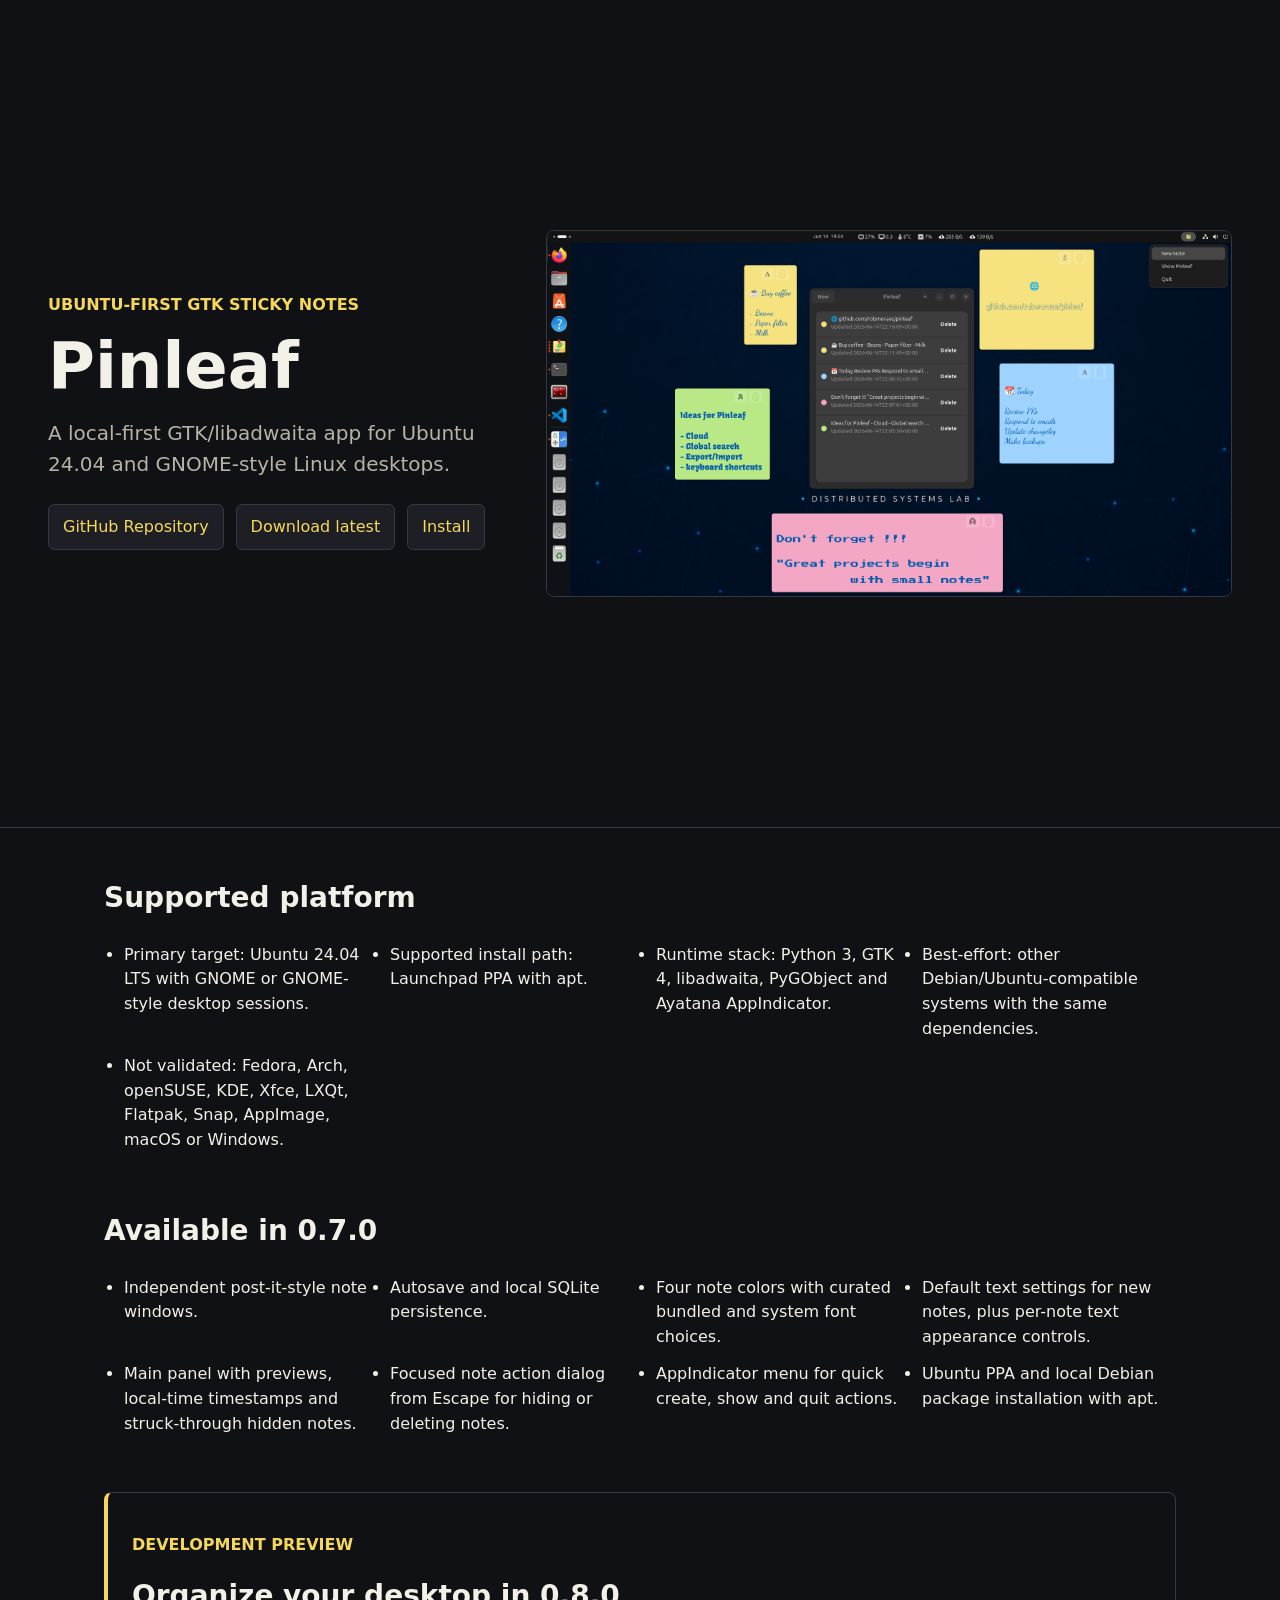
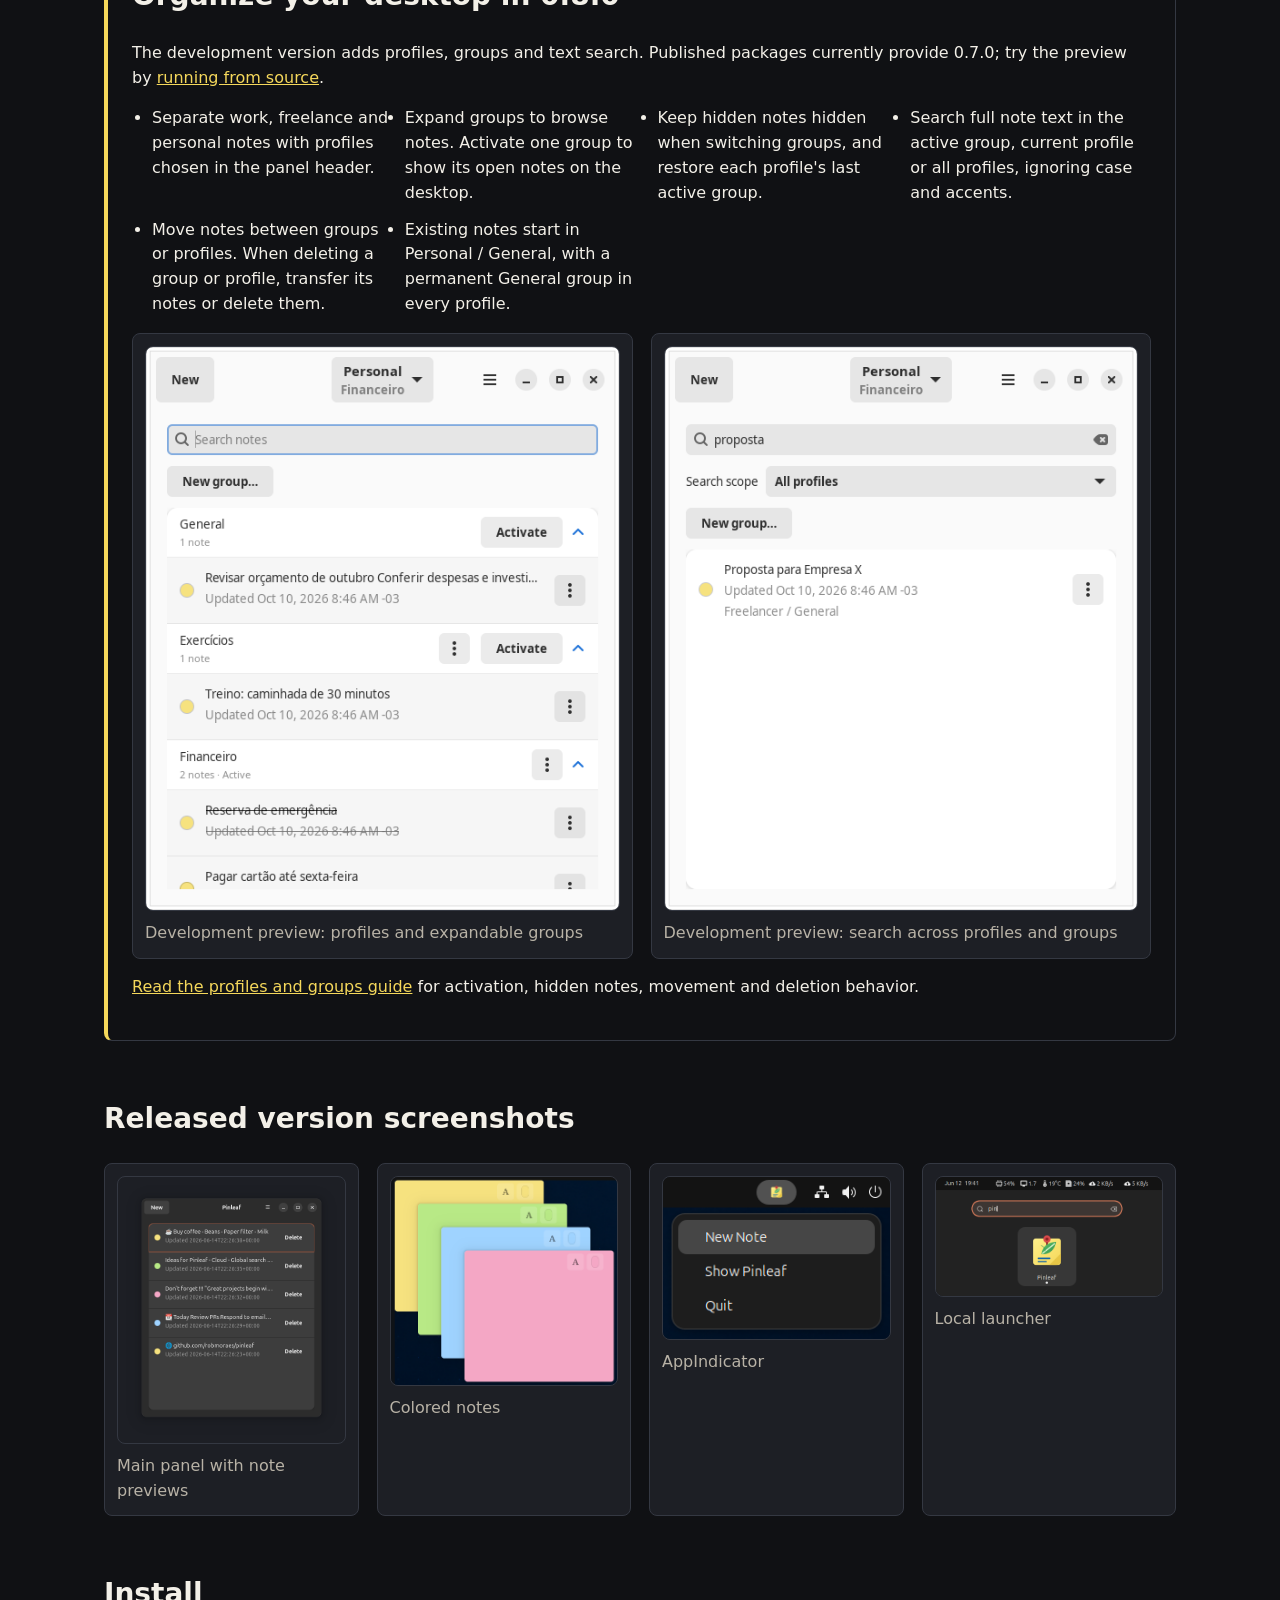
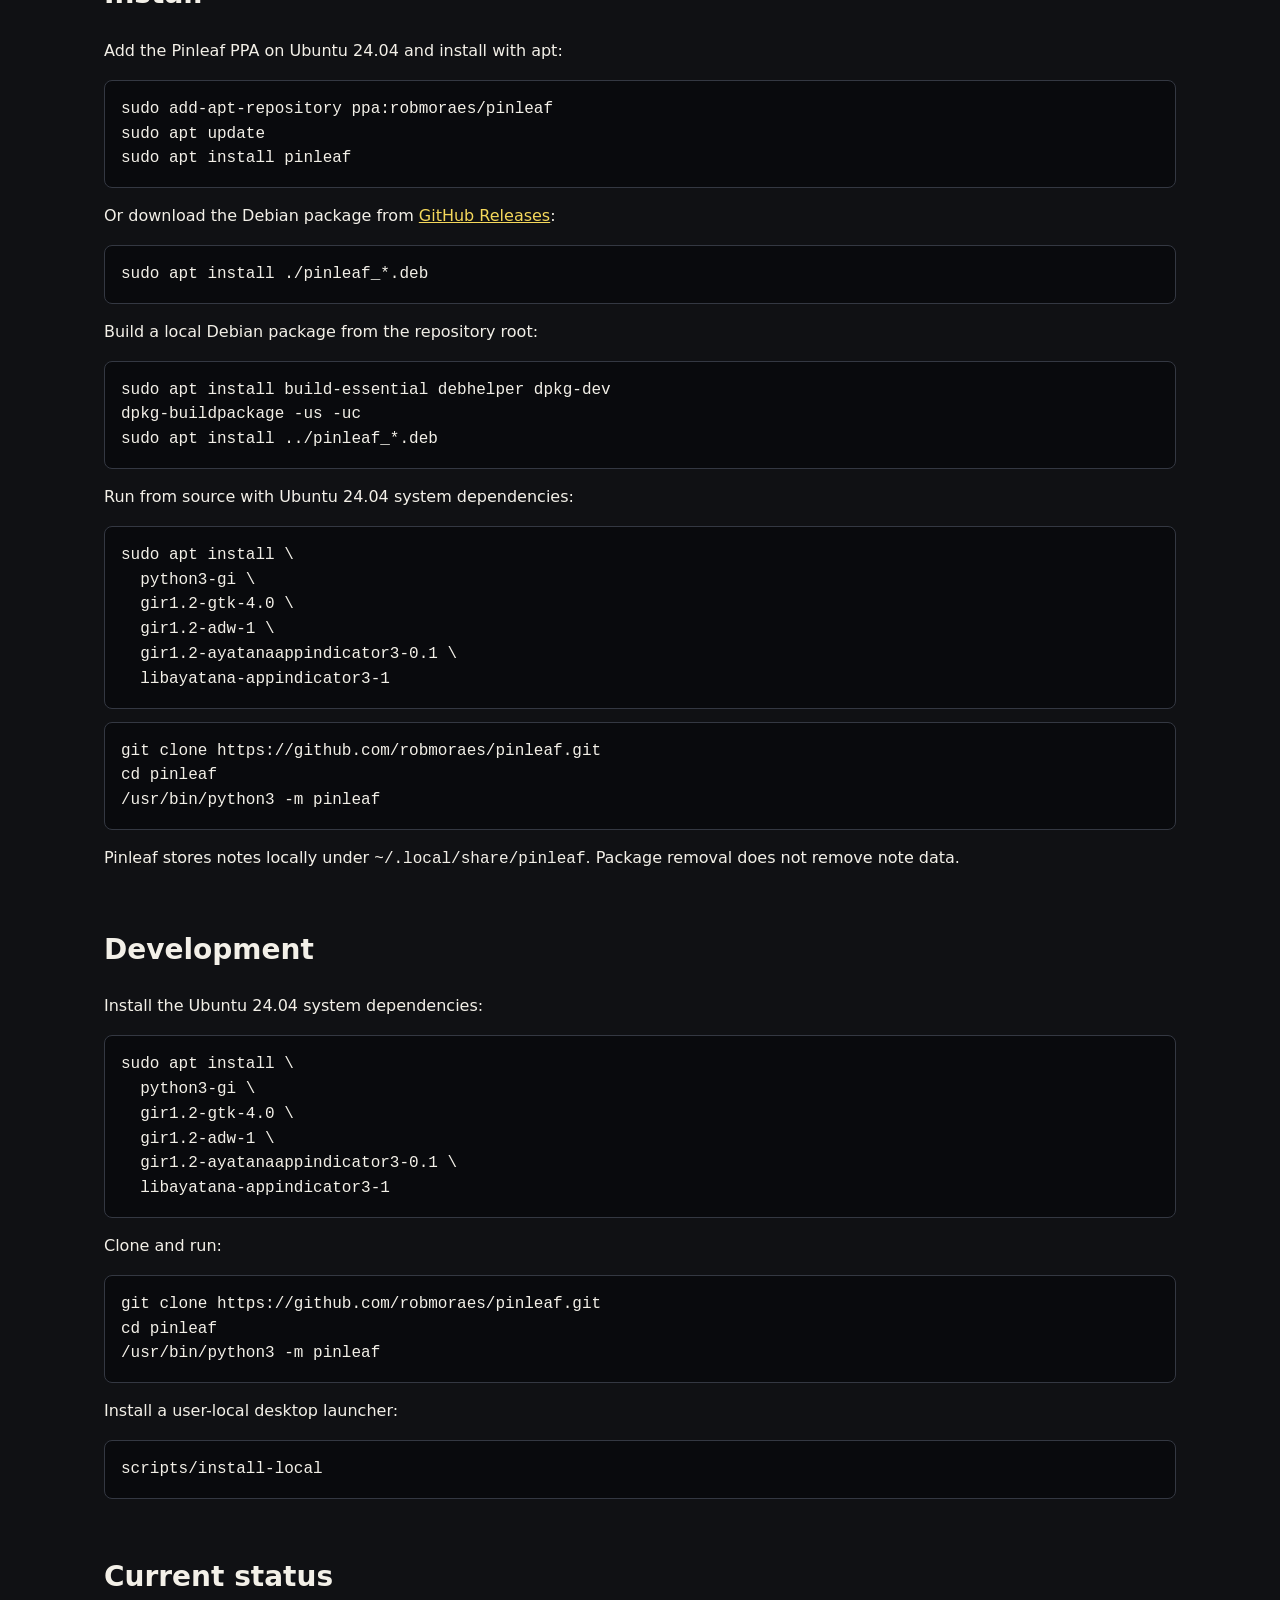
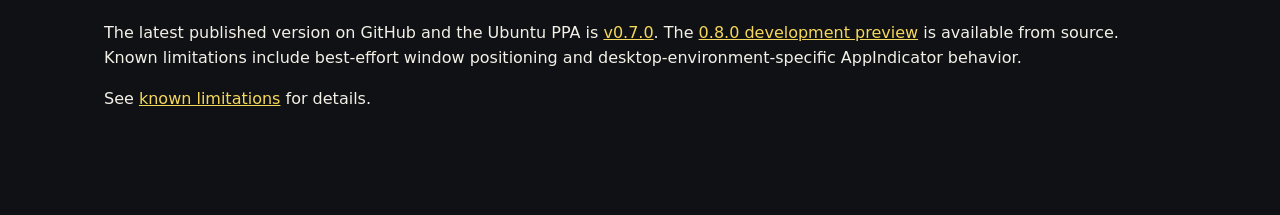
==== docs/site/index.html @ 22812721 "Update development preview and Launchpad maintainer docs" ====
<!doctype html>
<html lang="en">
  <head>
    <meta charset="utf-8">
    <meta name="viewport" content="width=device-width, initial-scale=1">
    <title>Pinleaf</title>
    <meta name="description" content="Pinleaf is a local-first desktop sticky notes app for Ubuntu-first, GNOME-style Linux desktops.">
    <link rel="stylesheet" href="styles.css">
  </head>
  <body>
    <header class="hero">
      <div class="hero-copy">
        <p class="eyebrow">Ubuntu-first GTK sticky notes</p>
        <h1>Pinleaf</h1>
        <p class="lead">
          A local-first GTK/libadwaita app for Ubuntu 24.04 and GNOME-style
          Linux desktops.
        </p>
        <div class="actions">
          <a href="https://github.com/robmoraes/pinleaf">GitHub Repository</a>
          <a href="https://github.com/robmoraes/pinleaf/releases/latest">Download latest</a>
          <a href="#install">Install</a>
        </div>
      </div>
      <img src="assets/screenshots/overview.png" alt="Pinleaf desktop with four colored notes, the main panel and the AppIndicator menu open.">
    </header>

    <main>
      <section>
        <h2>Supported platform</h2>
        <ul class="features">
          <li>Primary target: Ubuntu 24.04 LTS with GNOME or GNOME-style desktop sessions.</li>
          <li>Supported install path: Launchpad PPA with apt.</li>
          <li>Runtime stack: Python 3, GTK 4, libadwaita, PyGObject and Ayatana AppIndicator.</li>
          <li>Best-effort: other Debian/Ubuntu-compatible systems with the same dependencies.</li>
          <li>Not validated: Fedora, Arch, openSUSE, KDE, Xfce, LXQt, Flatpak, Snap, AppImage, macOS or Windows.</li>
        </ul>
      </section>

      <section>
        <h2>Available in 0.7.0</h2>
        <ul class="features">
          <li>Independent post-it-style note windows.</li>
          <li>Autosave and local SQLite persistence.</li>
          <li>Four note colors with curated bundled and system font choices.</li>
          <li>Default text settings for new notes, plus per-note text appearance controls.</li>
          <li>Main panel with previews, local-time timestamps and struck-through hidden notes.</li>
          <li>Focused note action dialog from Escape for hiding or deleting notes.</li>
          <li>AppIndicator menu for quick create, show and quit actions.</li>
          <li>Ubuntu PPA and local Debian package installation with apt.</li>
        </ul>
      </section>

      <section id="preview" class="development-preview">
        <p class="eyebrow">Development preview</p>
        <h2>Organize your desktop in 0.8.0</h2>
        <p>
          The development version adds profiles, groups and text search.
          Published packages currently provide 0.7.0; try the preview by
          <a href="#run">running from source</a>.
        </p>
        <ul class="features">
          <li>Separate work, freelance and personal notes with profiles chosen in the panel header.</li>
          <li>Expand groups to browse notes. Activate one group to show its open notes on the desktop.</li>
          <li>Keep hidden notes hidden when switching groups, and restore each profile's last active group.</li>
          <li>Search full note text in the active group, current profile or all profiles, ignoring case and accents.</li>
          <li>Move notes between groups or profiles. When deleting a group or profile, transfer its notes or delete them.</li>
          <li>Existing notes start in Personal / General, with a permanent General group in every profile.</li>
        </ul>
        <div class="gallery preview-gallery">
          <figure>
            <img src="assets/screenshots/preview-groups.png" width="520" height="620" loading="lazy" alt="Pinleaf 0.8.0 development panel with a Personal profile selector, expandable groups and an explicit Activate action.">
            <figcaption>Development preview: profiles and expandable groups</figcaption>
          </figure>
          <figure>
            <img src="assets/screenshots/preview-search.png" width="520" height="620" loading="lazy" alt="Pinleaf 0.8.0 development search across all profiles, with profile and group paths identifying each result.">
            <figcaption>Development preview: search across profiles and groups</figcaption>
          </figure>
        </div>
        <p>
          <a href="https://github.com/robmoraes/pinleaf/blob/main/README.md#profiles-and-groups">Read the profiles and groups guide</a>
          for activation, hidden notes, movement and deletion behavior.
        </p>
      </section>

      <section>
        <h2>Released version screenshots</h2>
        <div class="gallery">
          <figure>
            <img src="assets/screenshots/panel.png" alt="Pinleaf main panel listing notes with color indicators, previews and timestamps.">
            <figcaption>Main panel with note previews</figcaption>
          </figure>
          <figure>
            <img src="assets/screenshots/notes.png" alt="Four overlapping Pinleaf note windows in yellow, green, blue and pink.">
            <figcaption>Colored notes</figcaption>
          </figure>
          <figure>
            <img src="assets/screenshots/indicator.png" alt="Pinleaf AppIndicator menu with New Note, Show Pinleaf and Quit actions.">
            <figcaption>AppIndicator</figcaption>
          </figure>
          <figure>
            <img src="assets/screenshots/launcher.png" alt="Pinleaf appearing in Ubuntu application search.">
            <figcaption>Local launcher</figcaption>
          </figure>
        </div>
      </section>

      <section id="install">
        <h2>Install</h2>
        <p>
          Add the Pinleaf PPA on Ubuntu 24.04 and install with apt:
        </p>
        <pre><code>sudo add-apt-repository ppa:robmoraes/pinleaf
sudo apt update
sudo apt install pinleaf</code></pre>

        <p>
          Or download the Debian package from
          <a href="https://github.com/robmoraes/pinleaf/releases/latest">GitHub Releases</a>:
        </p>
        <pre><code>sudo apt install ./pinleaf_*.deb</code></pre>

        <p>Build a local Debian package from the repository root:</p>
        <pre><code>sudo apt install build-essential debhelper dpkg-dev
dpkg-buildpackage -us -uc
sudo apt install ../pinleaf_*.deb</code></pre>

        <p>Run from source with Ubuntu 24.04 system dependencies:</p>
        <pre><code>sudo apt install \
  python3-gi \
  gir1.2-gtk-4.0 \
  gir1.2-adw-1 \
  gir1.2-ayatanaappindicator3-0.1 \
  libayatana-appindicator3-1</code></pre>

        <pre><code>git clone https://github.com/robmoraes/pinleaf.git
cd pinleaf
/usr/bin/python3 -m pinleaf</code></pre>

        <p>Pinleaf stores notes locally under <code>~/.local/share/pinleaf</code>. Package removal does not remove note data.</p>
      </section>

      <section id="run">
        <h2>Development</h2>
        <p>Install the Ubuntu 24.04 system dependencies:</p>
        <pre><code>sudo apt install \
  python3-gi \
  gir1.2-gtk-4.0 \
  gir1.2-adw-1 \
  gir1.2-ayatanaappindicator3-0.1 \
  libayatana-appindicator3-1</code></pre>

        <p>Clone and run:</p>
        <pre><code>git clone https://github.com/robmoraes/pinleaf.git
cd pinleaf
/usr/bin/python3 -m pinleaf</code></pre>

        <p>Install a user-local desktop launcher:</p>
        <pre><code>scripts/install-local</code></pre>
      </section>

      <section>
        <h2>Current status</h2>
        <p>
          The latest published version on GitHub and the Ubuntu PPA is
          <a href="https://github.com/robmoraes/pinleaf/releases/tag/v0.7.0">v0.7.0</a>.
          The <a href="#preview">0.8.0 development preview</a> is available from source.
          Known limitations include
          best-effort window positioning and desktop-environment-specific
          AppIndicator behavior.
        </p>
        <p>
          See <a href="https://github.com/robmoraes/pinleaf/blob/main/docs/known-limitations.md">known limitations</a>
          for details.
        </p>
      </section>
    </main>
  </body>
</html>
---- docs/site/styles.css ----
:root {
  color-scheme: dark;
  --bg: #101114;
  --panel: #1d1f25;
  --text: #f3f0e8;
  --muted: #b8b2a6;
  --accent: #f5d85b;
  --line: #343842;
}

* {
  box-sizing: border-box;
}

body {
  margin: 0;
  background: var(--bg);
  color: var(--text);
  font-family: Ubuntu, system-ui, sans-serif;
  line-height: 1.55;
}

a {
  color: var(--accent);
}

.hero {
  display: grid;
  grid-template-columns: minmax(280px, 0.95fr) minmax(320px, 1.4fr);
  gap: 32px;
  align-items: center;
  min-height: 92vh;
  padding: 48px;
  border-bottom: 1px solid var(--line);
}

.hero img,
.gallery img {
  display: block;
  width: 100%;
  border-radius: 8px;
  border: 1px solid var(--line);
}

.eyebrow {
  color: var(--accent);
  font-weight: 700;
  text-transform: uppercase;
  letter-spacing: 0;
}

h1 {
  margin: 0;
  font-size: 64px;
  line-height: 1;
}

h2 {
  margin-top: 0;
  font-size: 28px;
}

.lead {
  max-width: 620px;
  color: var(--muted);
  font-size: 20px;
}

.actions {
  display: flex;
  flex-wrap: wrap;
  gap: 12px;
  margin-top: 24px;
}

.actions a {
  padding: 10px 14px;
  border: 1px solid var(--line);
  border-radius: 6px;
  background: var(--panel);
  text-decoration: none;
}

main {
  max-width: 1120px;
  margin: 0 auto;
  padding: 48px 24px;
}

section {
  margin-bottom: 56px;
}

.features {
  display: grid;
  grid-template-columns: repeat(auto-fit, minmax(min(100%, 240px), 1fr));
  gap: 12px;
  padding-left: 20px;
}

.gallery {
  display: grid;
  grid-template-columns: repeat(auto-fit, minmax(240px, 1fr));
  gap: 18px;
}

.development-preview {
  padding: 24px;
  border: 1px solid var(--line);
  border-left: 4px solid var(--accent);
  border-radius: 8px;
}

.preview-gallery {
  grid-template-columns: repeat(auto-fit, minmax(min(100%, 280px), 1fr));
}

.preview-gallery img {
  height: auto;
}

figure {
  margin: 0;
  padding: 12px;
  background: var(--panel);
  border: 1px solid var(--line);
  border-radius: 8px;
}

figcaption {
  margin-top: 10px;
  color: var(--muted);
}

pre {
  overflow-x: auto;
  padding: 16px;
  background: #090a0d;
  border: 1px solid var(--line);
  border-radius: 8px;
}

code {
  font-family: "Ubuntu Mono", monospace;
}

@media (max-width: 840px) {
  .hero {
    grid-template-columns: 1fr;
    min-height: auto;
    padding: 32px 20px;
  }

  h1 {
    font-size: 48px;
  }
}
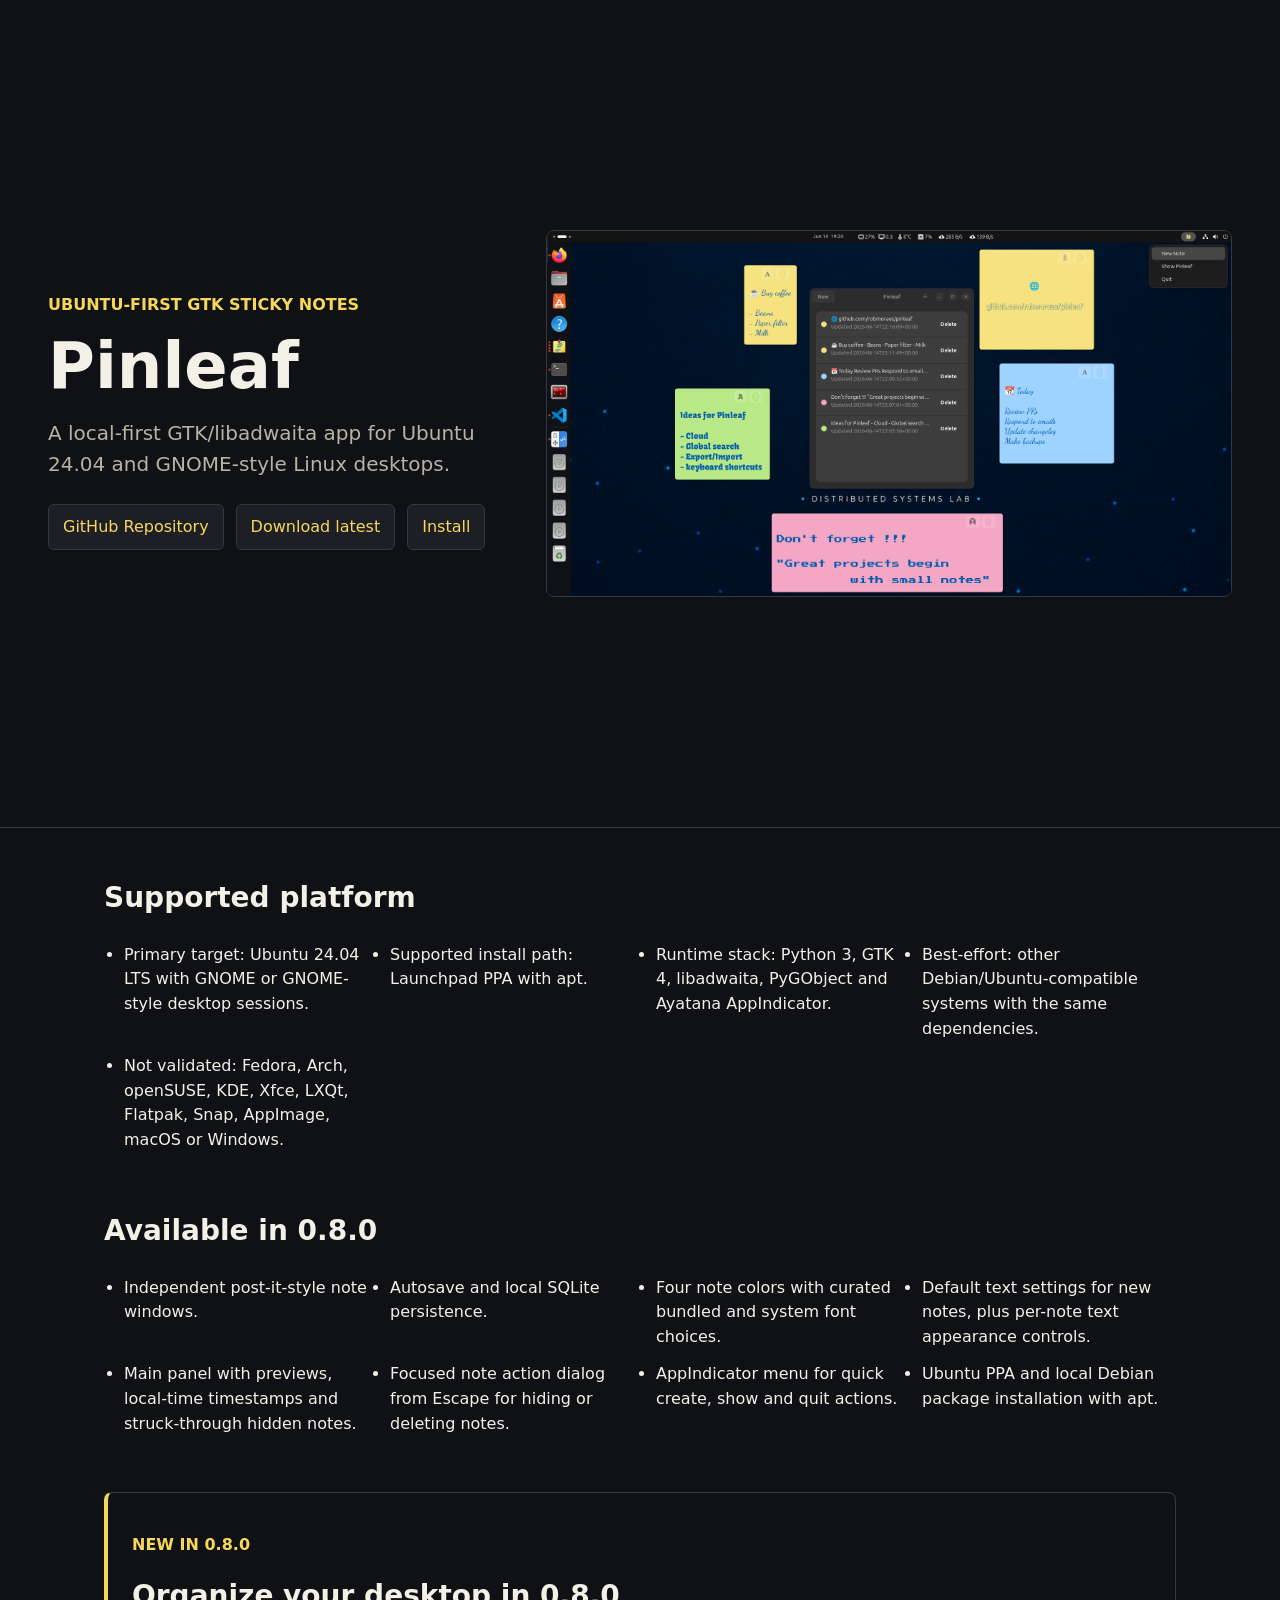
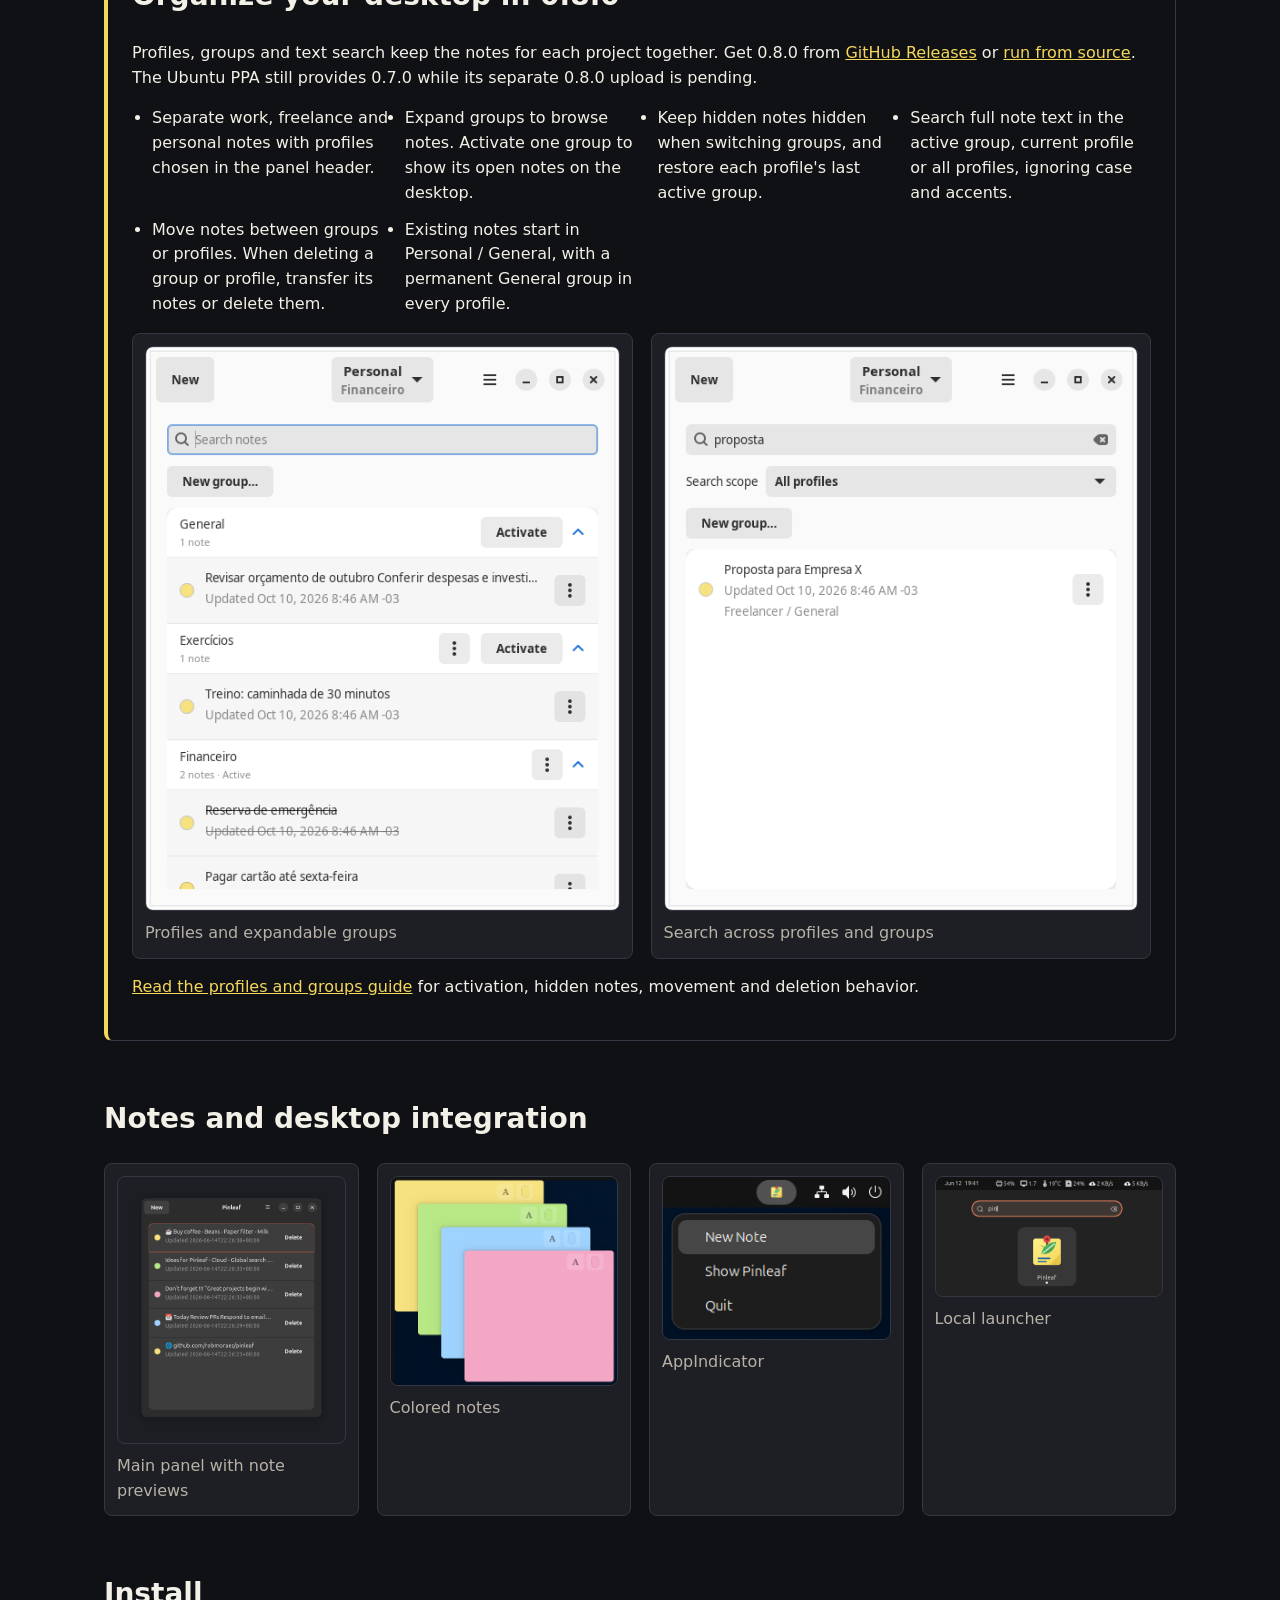
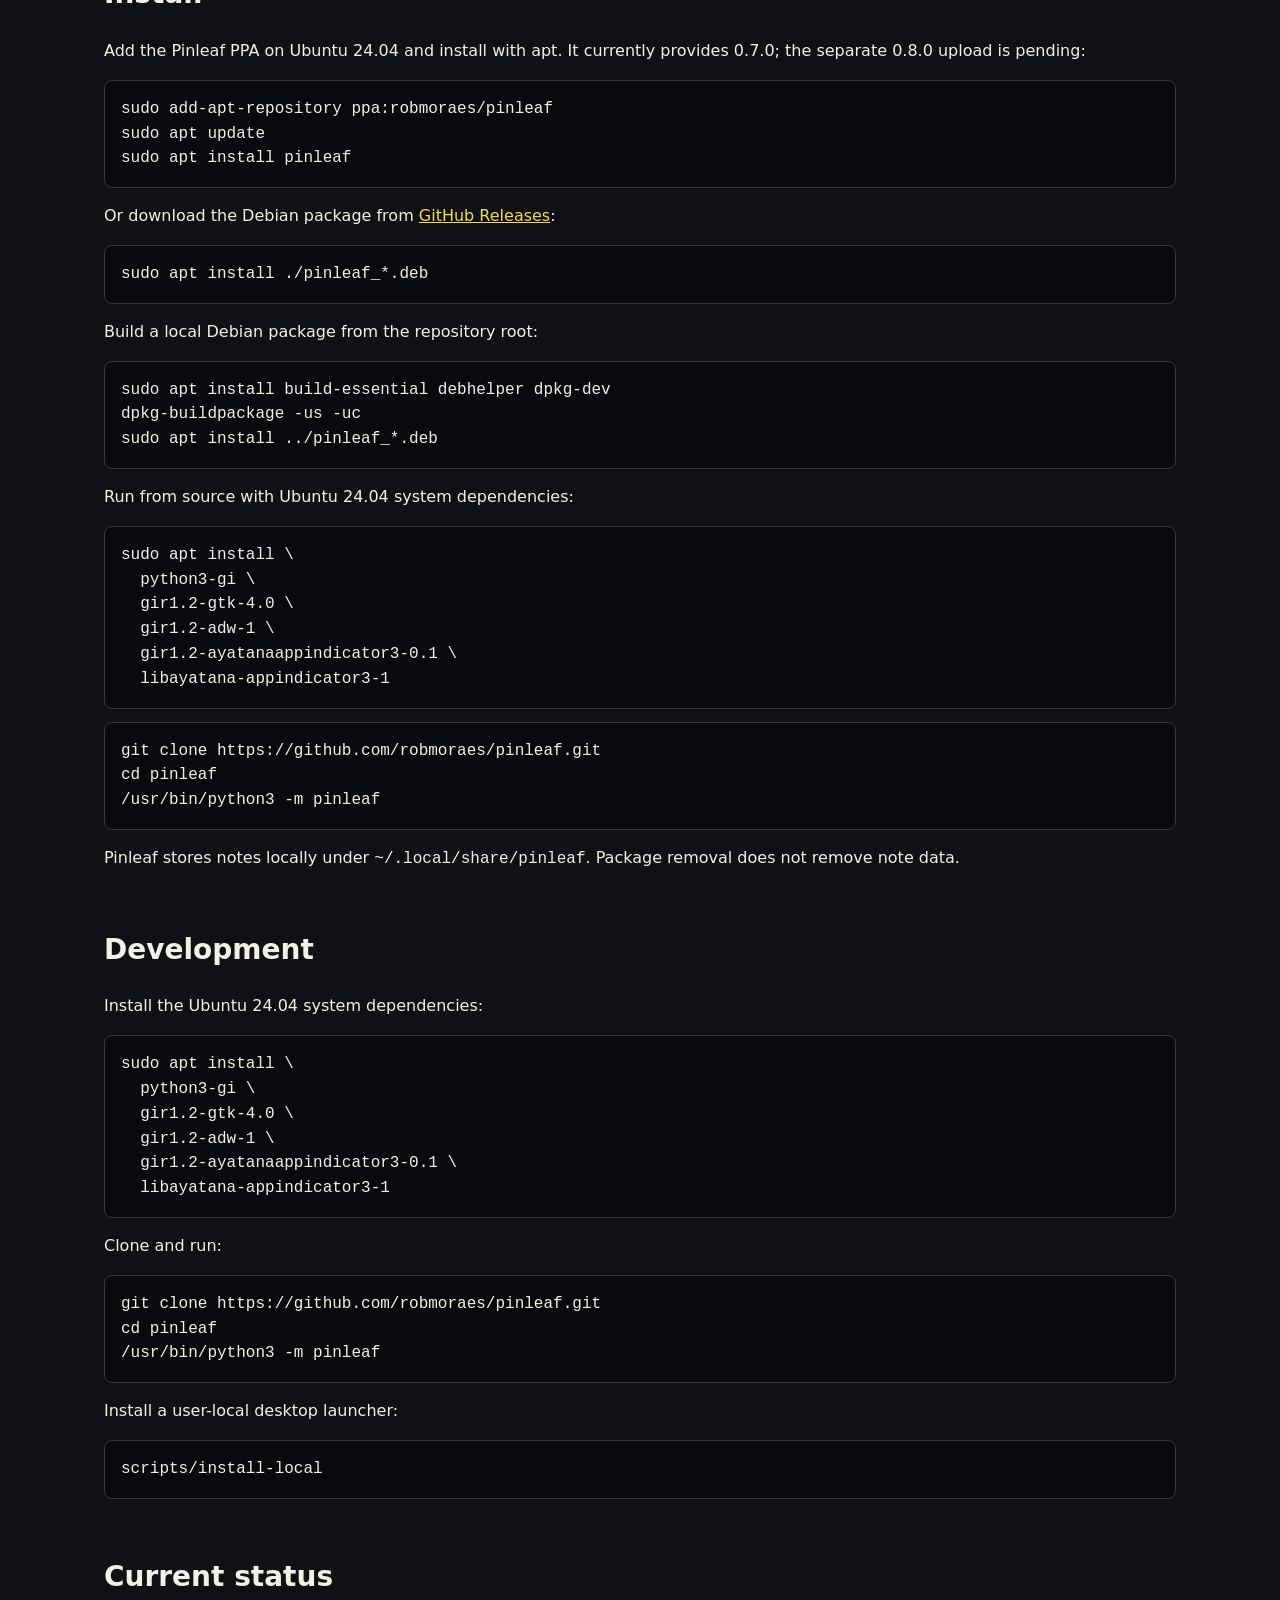
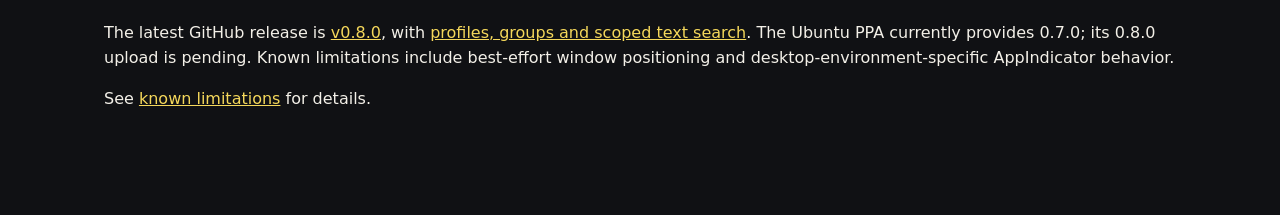
==== commit f17131d9: "Prepare 0.8.0 release" ====
--- a/docs/site/index.html
+++ b/docs/site/index.html
@@ -38,7 +38,7 @@
       </section>
 
       <section>
-        <h2>Available in 0.7.0</h2>
+        <h2>Available in 0.8.0</h2>
         <ul class="features">
           <li>Independent post-it-style note windows.</li>
           <li>Autosave and local SQLite persistence.</li>
@@ -51,13 +51,15 @@
         </ul>
       </section>
 
-      <section id="preview" class="development-preview">
-        <p class="eyebrow">Development preview</p>
+      <section id="preview" class="release-highlights">
+        <p class="eyebrow">New in 0.8.0</p>
         <h2>Organize your desktop in 0.8.0</h2>
         <p>
-          The development version adds profiles, groups and text search.
-          Published packages currently provide 0.7.0; try the preview by
-          <a href="#run">running from source</a>.
+          Profiles, groups and text search keep the notes for each project together.
+          Get 0.8.0 from
+          <a href="https://github.com/robmoraes/pinleaf/releases/tag/v0.8.0">GitHub Releases</a>
+          or <a href="#run">run from source</a>. The Ubuntu PPA still provides
+          0.7.0 while its separate 0.8.0 upload is pending.
         </p>
         <ul class="features">
           <li>Separate work, freelance and personal notes with profiles chosen in the panel header.</li>
@@ -67,14 +69,14 @@
           <li>Move notes between groups or profiles. When deleting a group or profile, transfer its notes or delete them.</li>
           <li>Existing notes start in Personal / General, with a permanent General group in every profile.</li>
         </ul>
-        <div class="gallery preview-gallery">
+        <div class="gallery release-gallery">
           <figure>
-            <img src="assets/screenshots/preview-groups.png" width="520" height="620" loading="lazy" alt="Pinleaf 0.8.0 development panel with a Personal profile selector, expandable groups and an explicit Activate action.">
-            <figcaption>Development preview: profiles and expandable groups</figcaption>
+            <img src="assets/screenshots/preview-groups.png" width="520" height="620" loading="lazy" alt="Pinleaf 0.8.0 panel with a Personal profile selector, expandable groups and an explicit Activate action.">
+            <figcaption>Profiles and expandable groups</figcaption>
           </figure>
           <figure>
-            <img src="assets/screenshots/preview-search.png" width="520" height="620" loading="lazy" alt="Pinleaf 0.8.0 development search across all profiles, with profile and group paths identifying each result.">
-            <figcaption>Development preview: search across profiles and groups</figcaption>
+            <img src="assets/screenshots/preview-search.png" width="520" height="620" loading="lazy" alt="Pinleaf 0.8.0 search across all profiles, with profile and group paths identifying each result.">
+            <figcaption>Search across profiles and groups</figcaption>
           </figure>
         </div>
         <p>
@@ -84,7 +86,7 @@
       </section>
 
       <section>
-        <h2>Released version screenshots</h2>
+        <h2>Notes and desktop integration</h2>
         <div class="gallery">
           <figure>
             <img src="assets/screenshots/panel.png" alt="Pinleaf main panel listing notes with color indicators, previews and timestamps.">
@@ -108,7 +110,8 @@
       <section id="install">
         <h2>Install</h2>
         <p>
-          Add the Pinleaf PPA on Ubuntu 24.04 and install with apt:
+          Add the Pinleaf PPA on Ubuntu 24.04 and install with apt. It currently
+          provides 0.7.0; the separate 0.8.0 upload is pending:
         </p>
         <pre><code>sudo add-apt-repository ppa:robmoraes/pinleaf
 sudo apt update
@@ -162,9 +165,10 @@
       <section>
         <h2>Current status</h2>
         <p>
-          The latest published version on GitHub and the Ubuntu PPA is
-          <a href="https://github.com/robmoraes/pinleaf/releases/tag/v0.7.0">v0.7.0</a>.
-          The <a href="#preview">0.8.0 development preview</a> is available from source.
+          The latest GitHub release is
+          <a href="https://github.com/robmoraes/pinleaf/releases/tag/v0.8.0">v0.8.0</a>,
+          with <a href="#preview">profiles, groups and scoped text search</a>.
+          The Ubuntu PPA currently provides 0.7.0; its 0.8.0 upload is pending.
           Known limitations include
           best-effort window positioning and desktop-environment-specific
           AppIndicator behavior.
--- a/docs/site/styles.css
+++ b/docs/site/styles.css
@@ -104,18 +104,18 @@
   gap: 18px;
 }
 
-.development-preview {
+.release-highlights {
   padding: 24px;
   border: 1px solid var(--line);
   border-left: 4px solid var(--accent);
   border-radius: 8px;
 }
 
-.preview-gallery {
+.release-gallery {
   grid-template-columns: repeat(auto-fit, minmax(min(100%, 280px), 1fr));
 }
 
-.preview-gallery img {
+.release-gallery img {
   height: auto;
 }
 
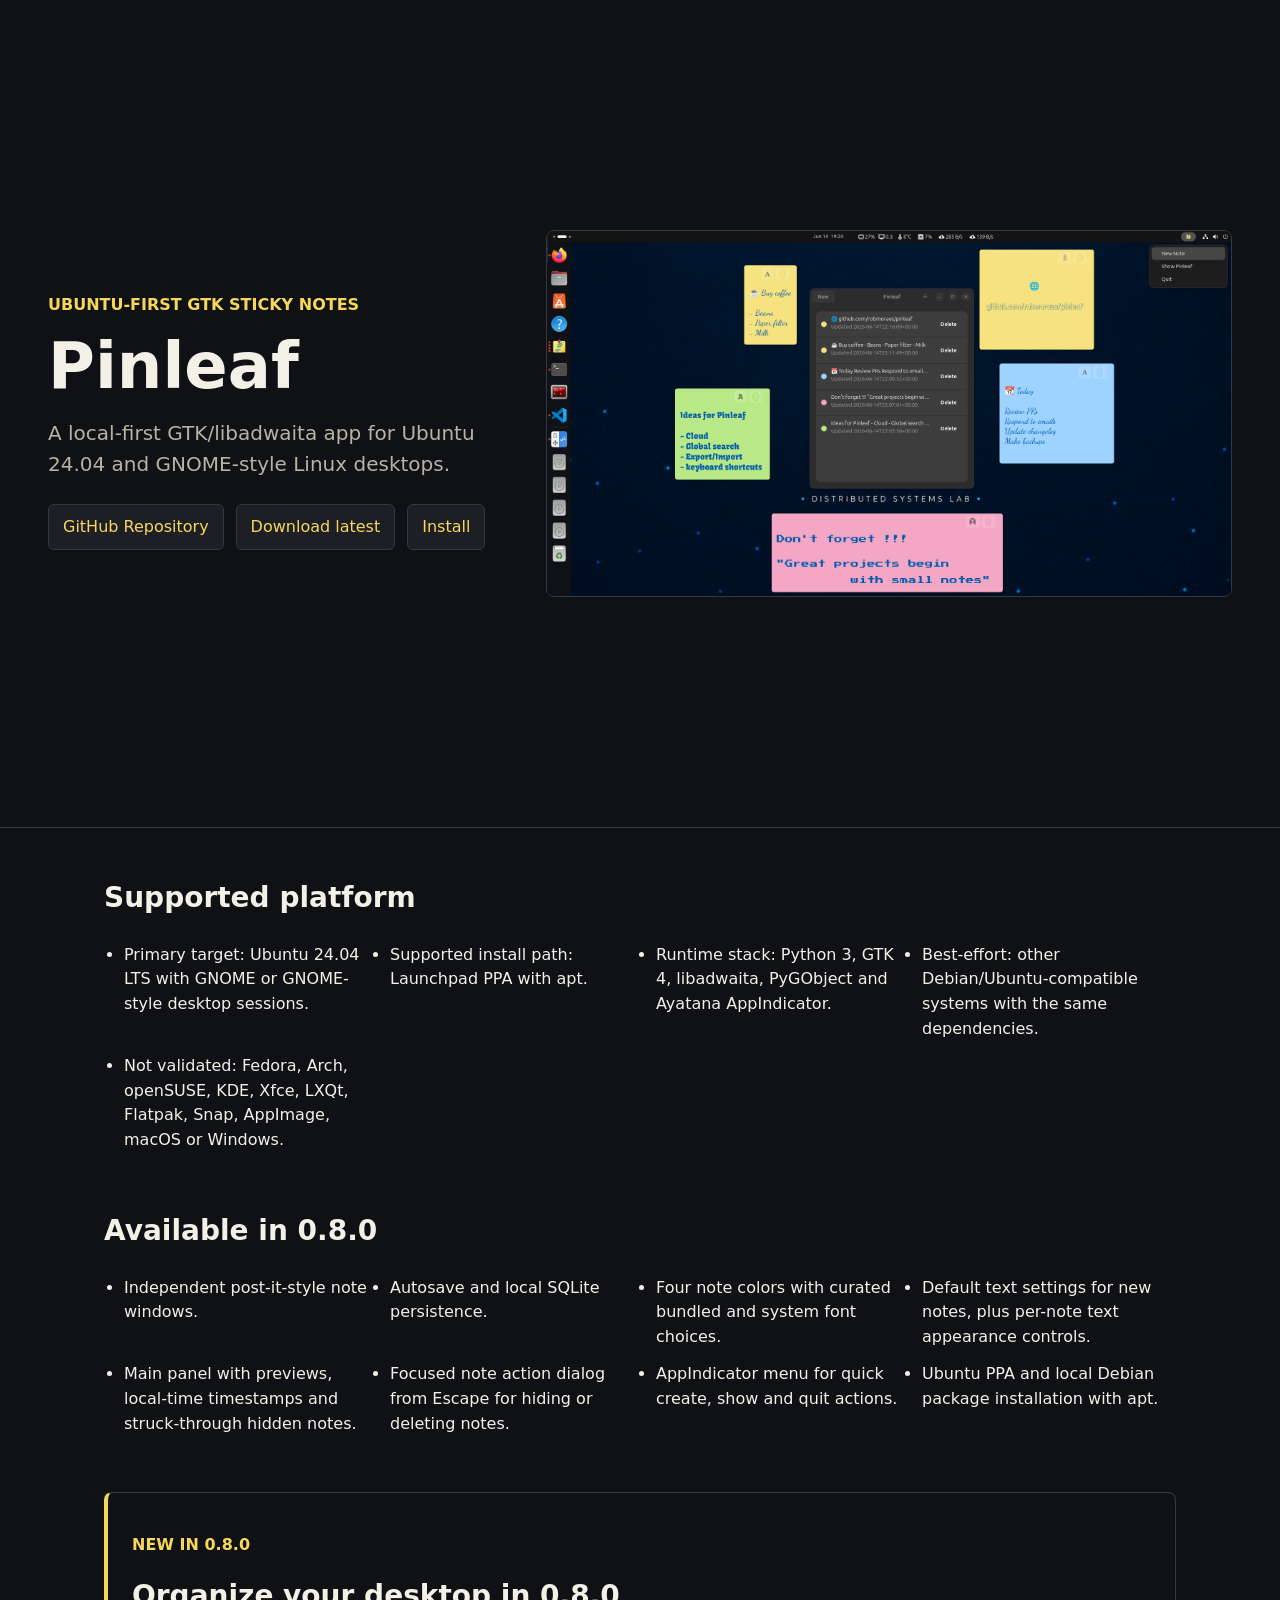
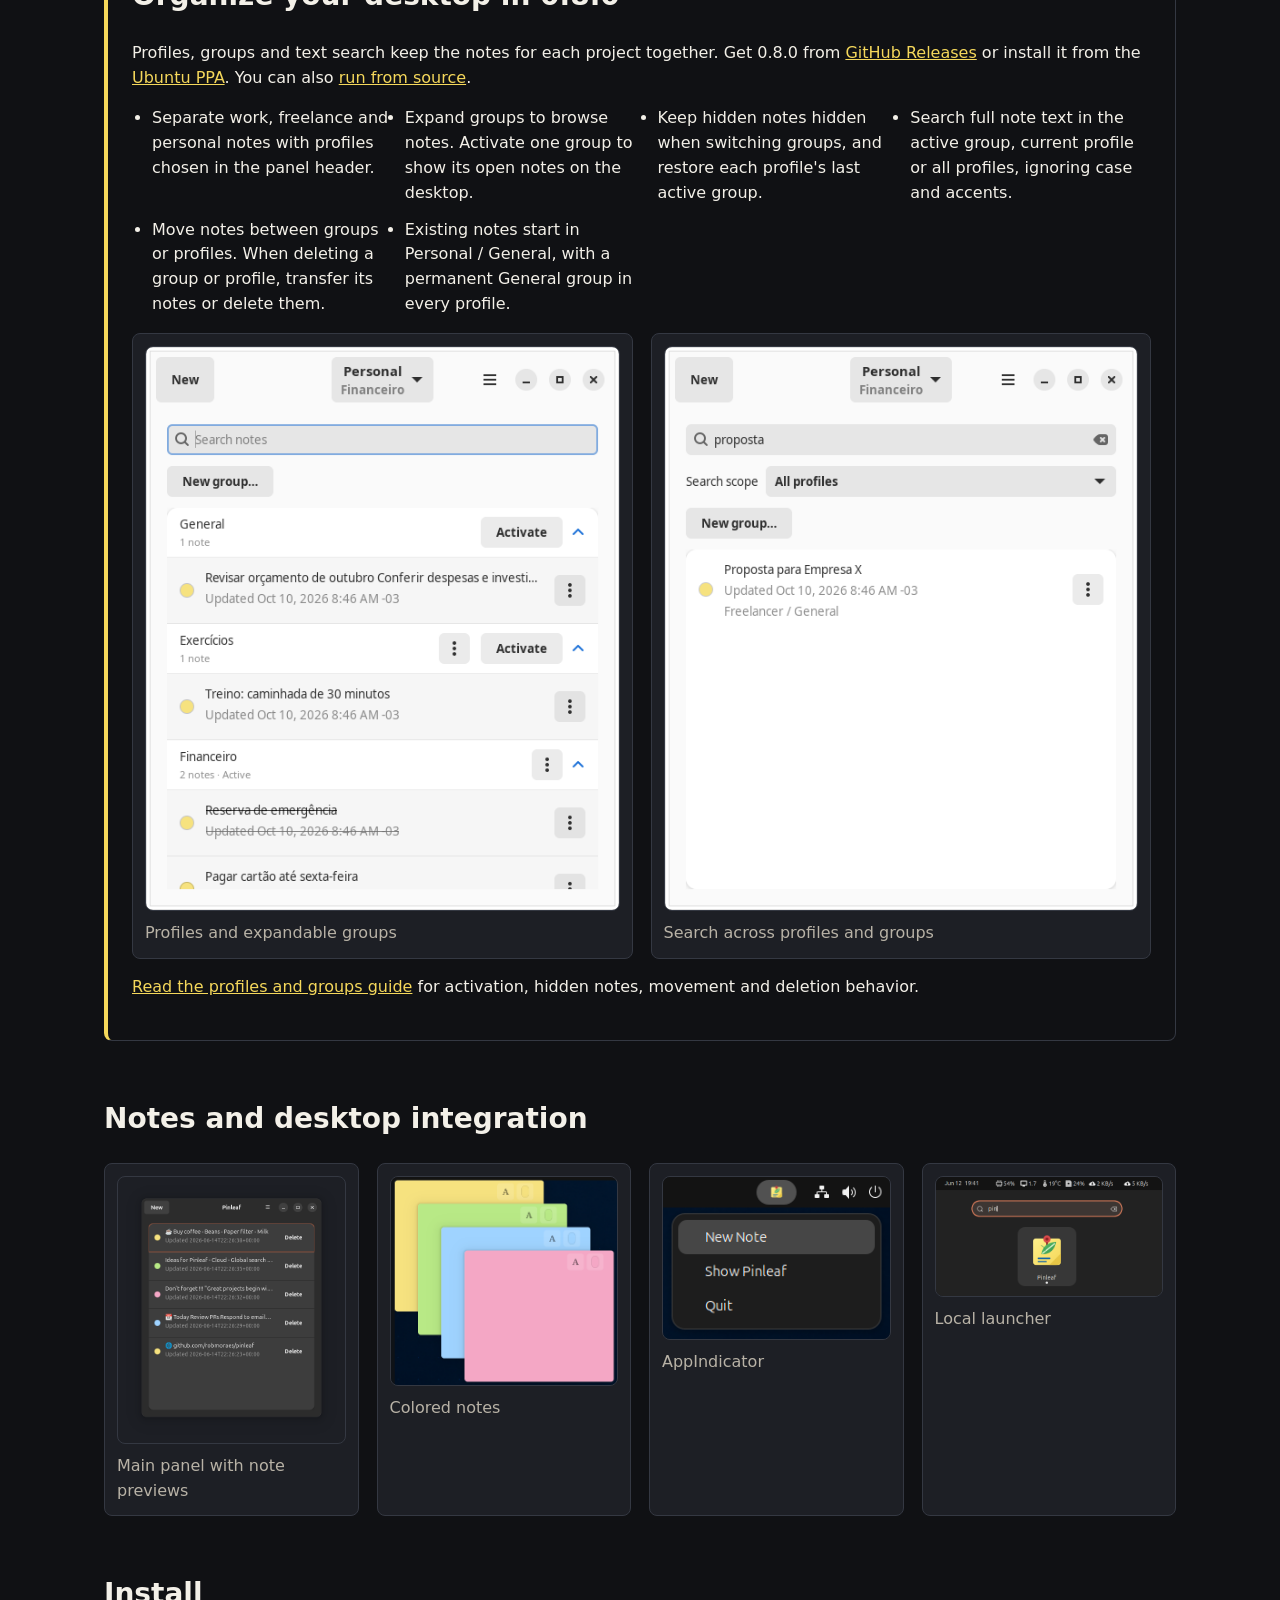
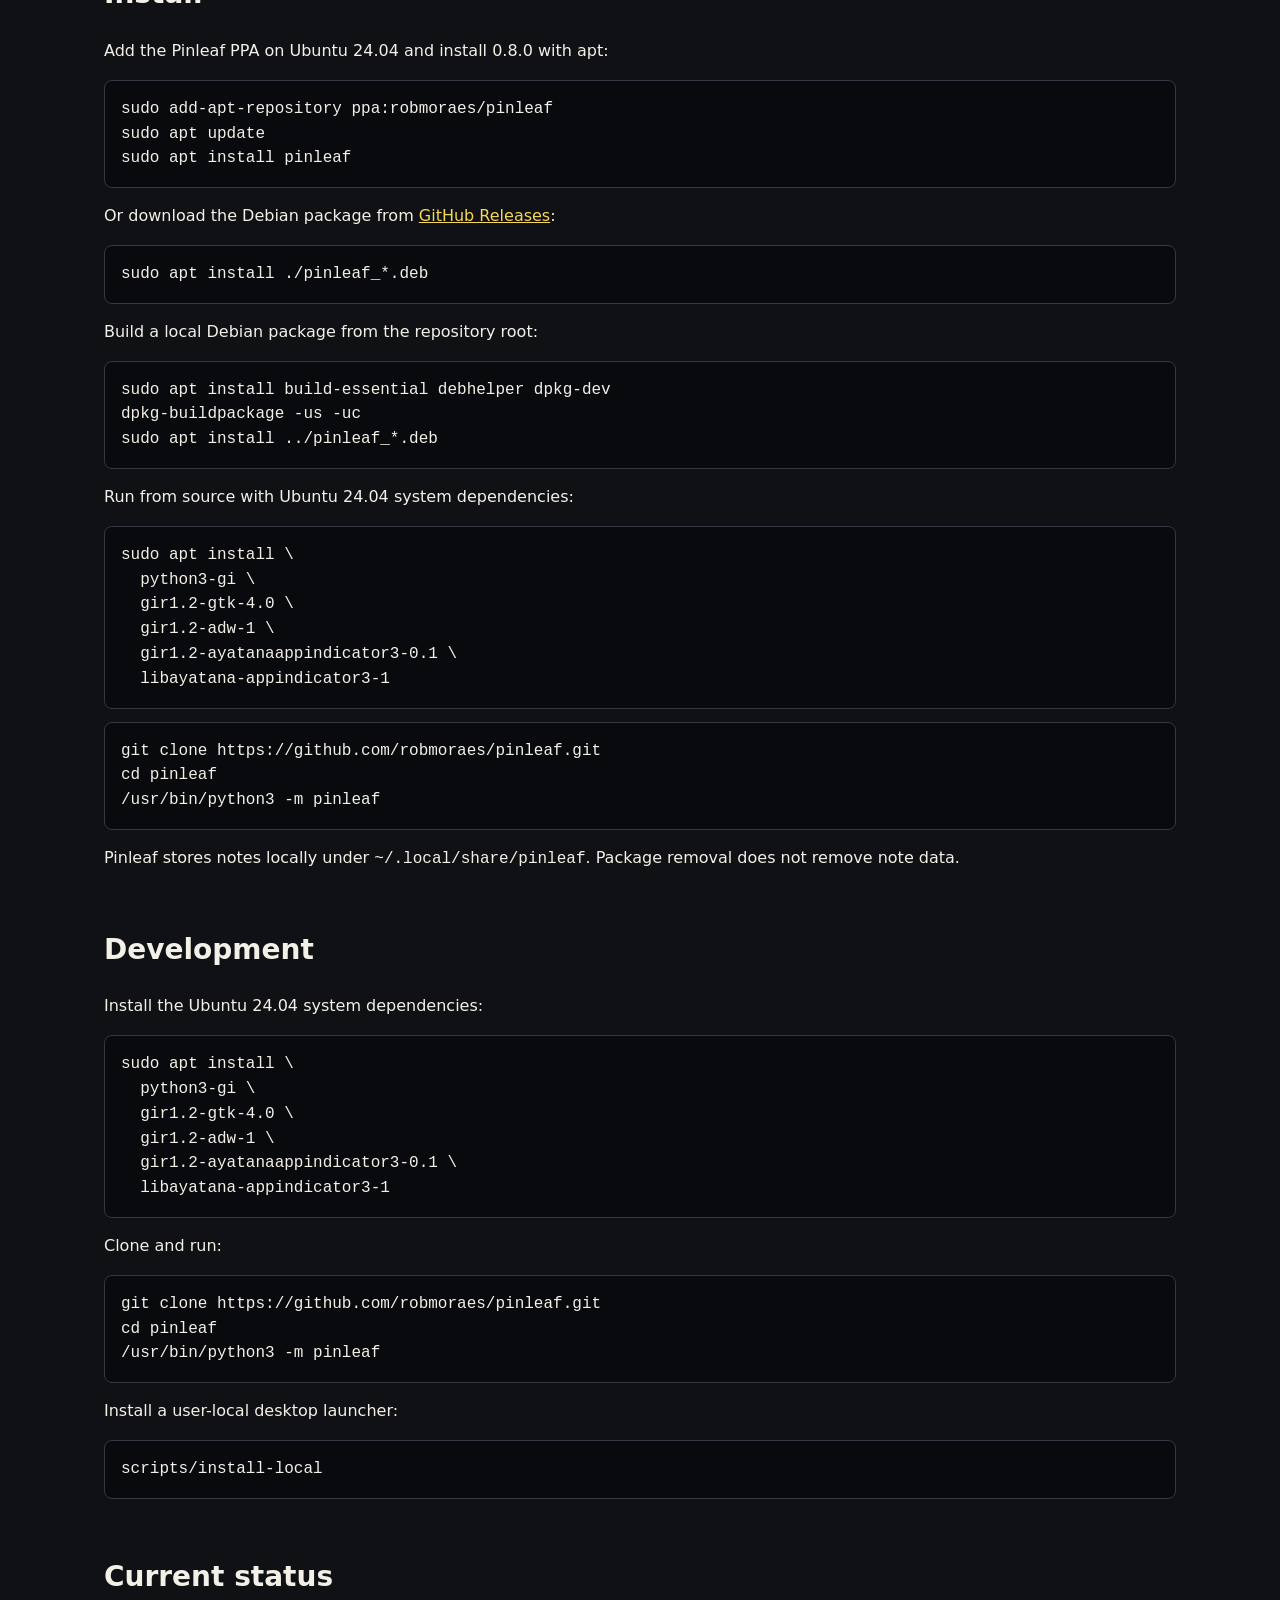
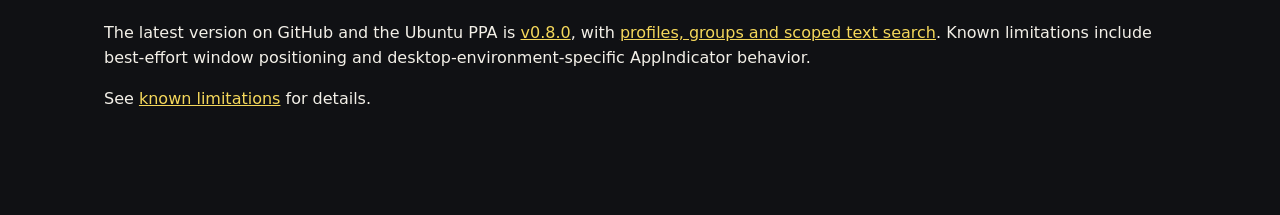
==== commit ace099ef: "Document 0.8.0 PPA availability" ====
--- a/docs/site/index.html
+++ b/docs/site/index.html
@@ -58,8 +58,8 @@
           Profiles, groups and text search keep the notes for each project together.
           Get 0.8.0 from
           <a href="https://github.com/robmoraes/pinleaf/releases/tag/v0.8.0">GitHub Releases</a>
-          or <a href="#run">run from source</a>. The Ubuntu PPA still provides
-          0.7.0 while its separate 0.8.0 upload is pending.
+          or install it from the <a href="#install">Ubuntu PPA</a>.
+          You can also <a href="#run">run from source</a>.
         </p>
         <ul class="features">
           <li>Separate work, freelance and personal notes with profiles chosen in the panel header.</li>
@@ -110,8 +110,7 @@
       <section id="install">
         <h2>Install</h2>
         <p>
-          Add the Pinleaf PPA on Ubuntu 24.04 and install with apt. It currently
-          provides 0.7.0; the separate 0.8.0 upload is pending:
+          Add the Pinleaf PPA on Ubuntu 24.04 and install 0.8.0 with apt:
         </p>
         <pre><code>sudo add-apt-repository ppa:robmoraes/pinleaf
 sudo apt update
@@ -165,10 +164,9 @@
       <section>
         <h2>Current status</h2>
         <p>
-          The latest GitHub release is
+          The latest version on GitHub and the Ubuntu PPA is
           <a href="https://github.com/robmoraes/pinleaf/releases/tag/v0.8.0">v0.8.0</a>,
           with <a href="#preview">profiles, groups and scoped text search</a>.
-          The Ubuntu PPA currently provides 0.7.0; its 0.8.0 upload is pending.
           Known limitations include
           best-effort window positioning and desktop-environment-specific
           AppIndicator behavior.
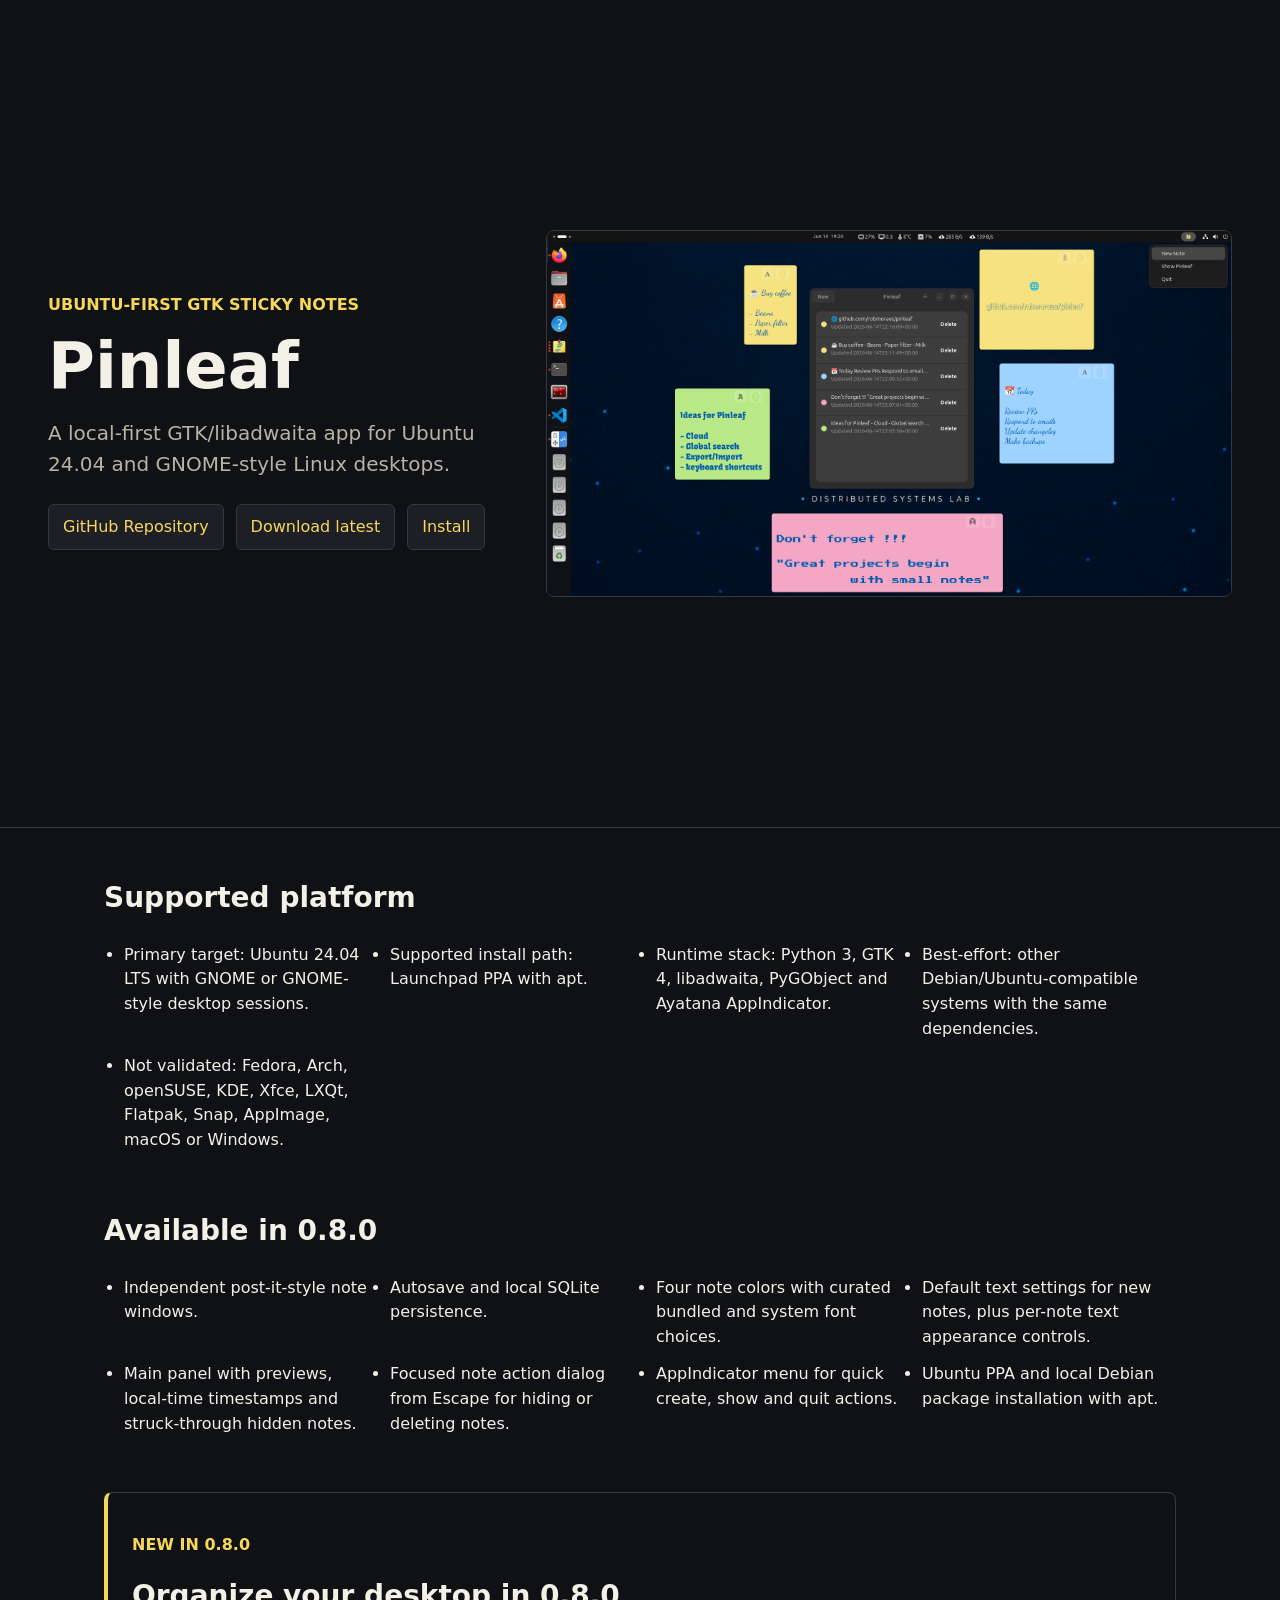
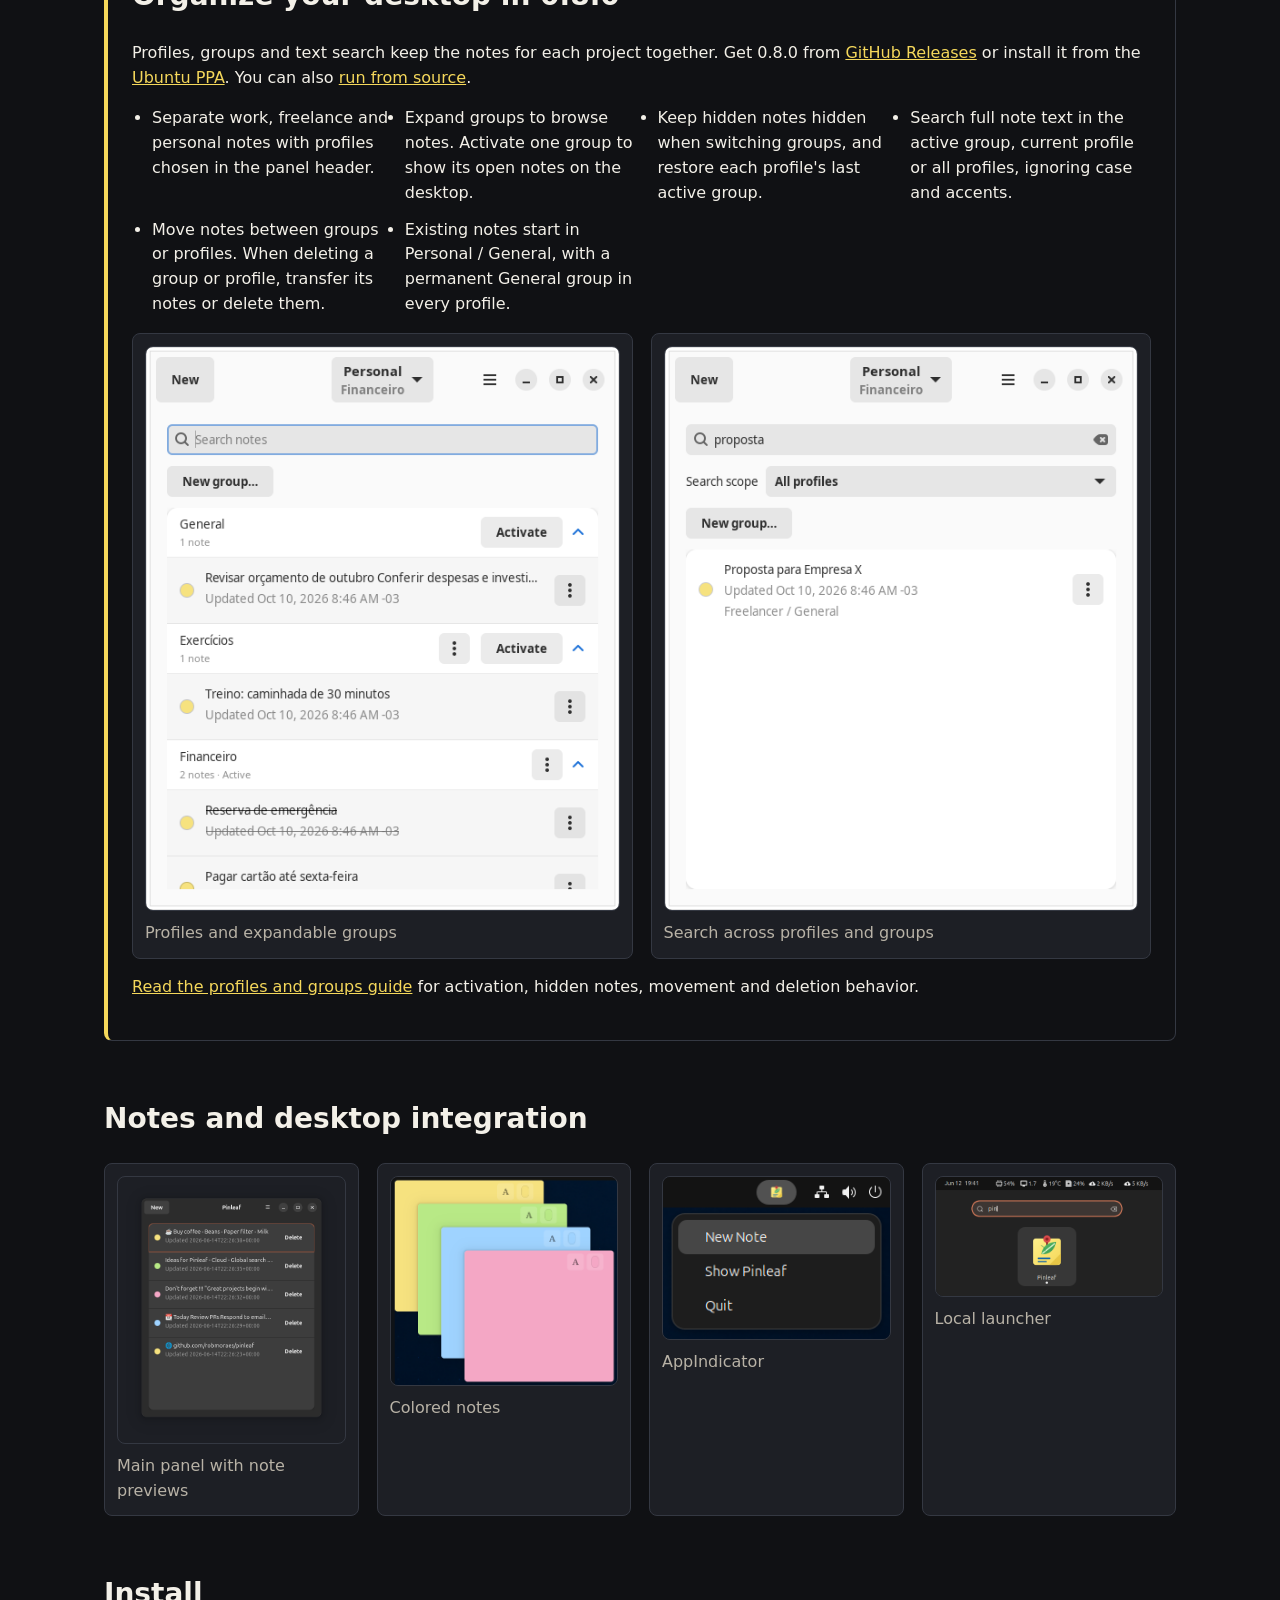
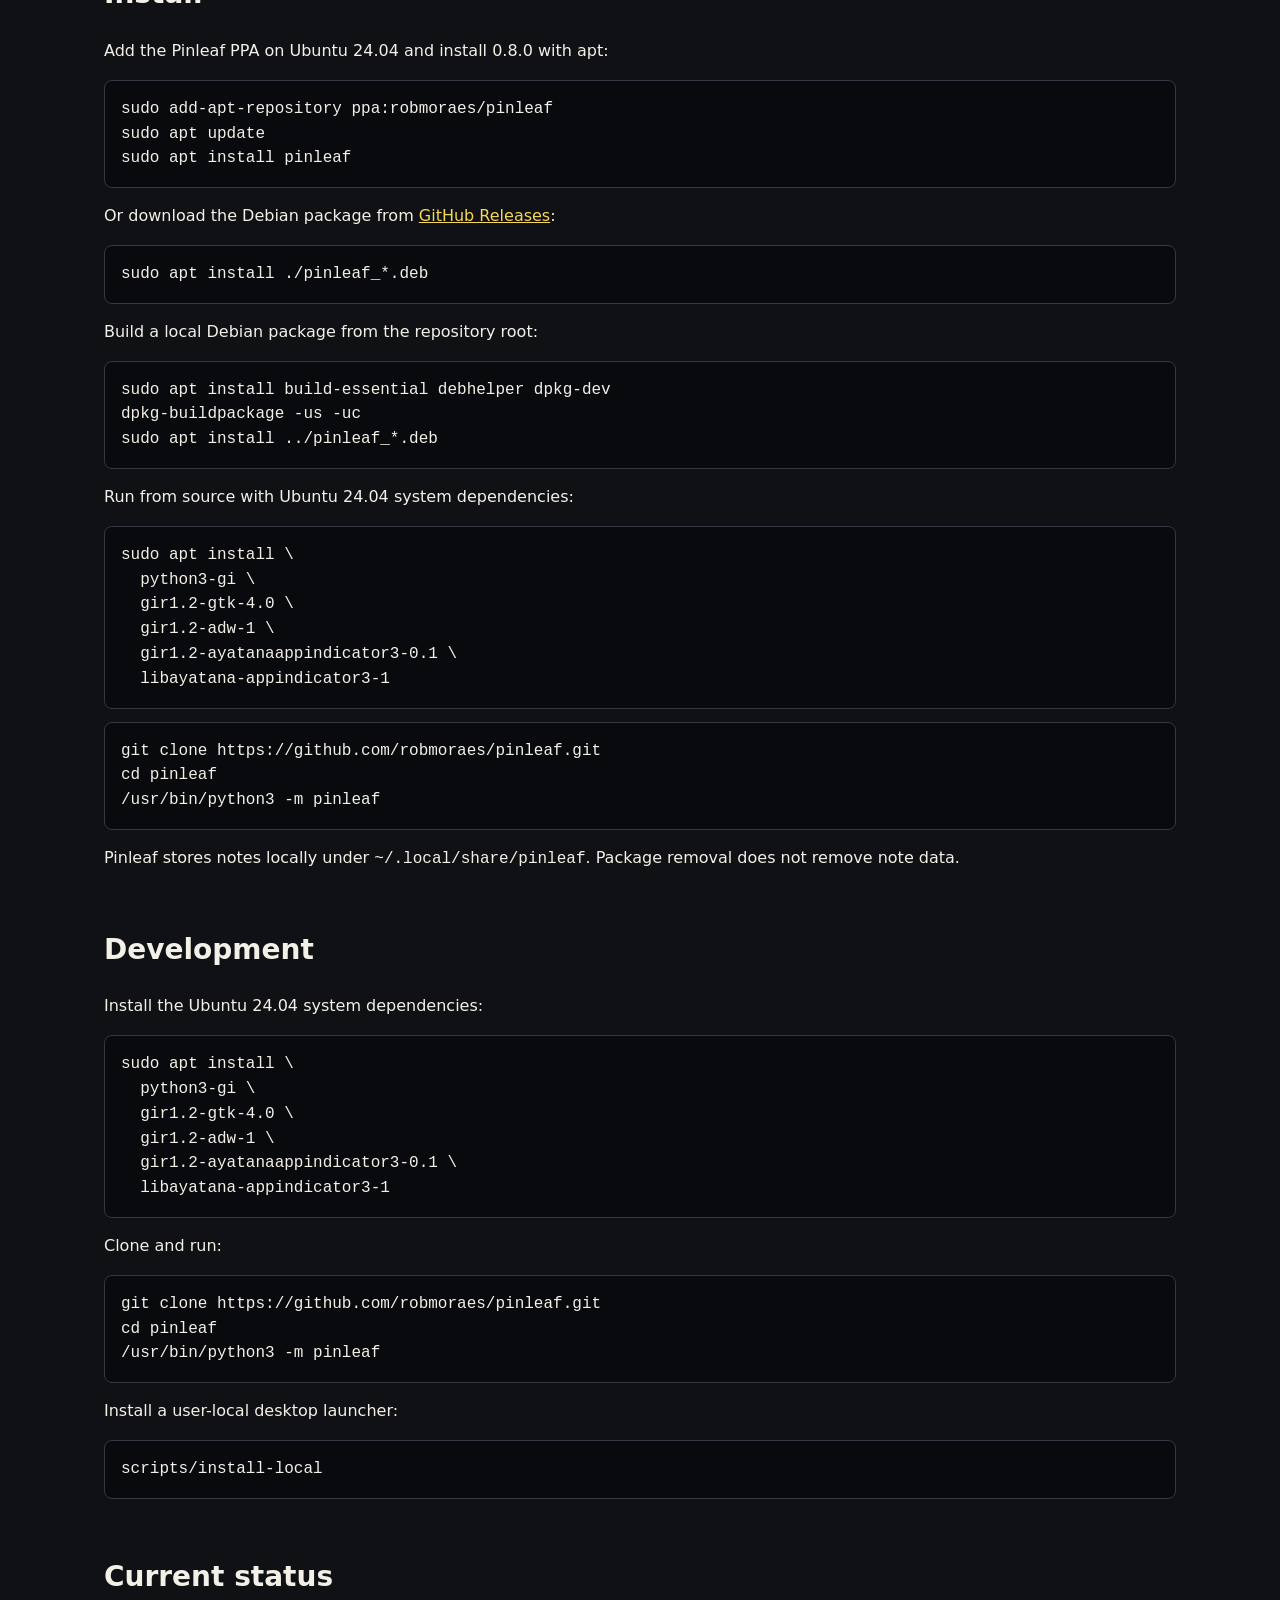
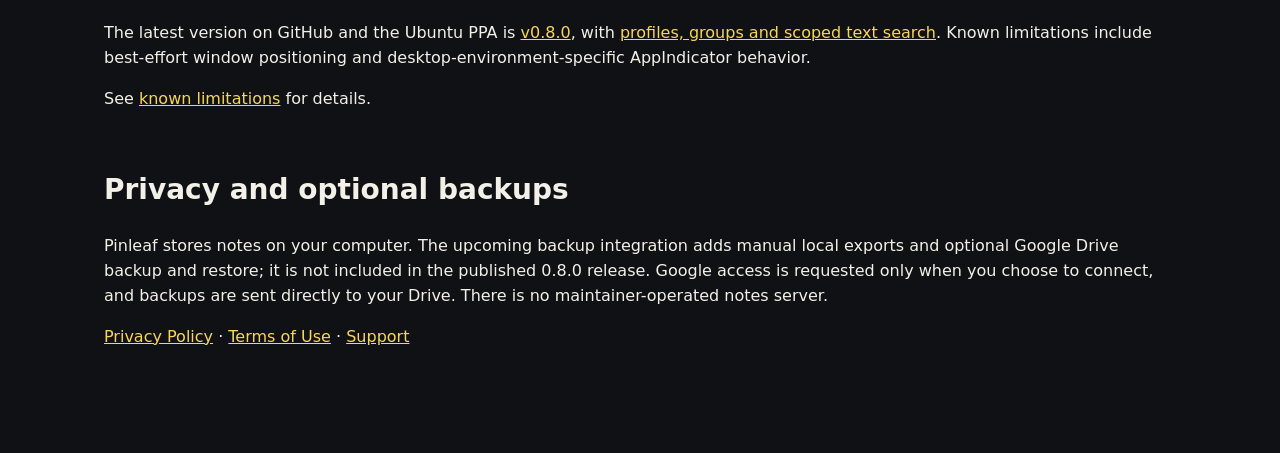
==== commit 5f8536eb: "Add privacy policy and terms for Drive integration" ====
--- a/docs/site/index.html
+++ b/docs/site/index.html
@@ -176,6 +176,16 @@
           for details.
         </p>
       </section>
+      <section id="privacy">
+        <h2>Privacy and optional backups</h2>
+        <p>Pinleaf stores notes on your computer. The upcoming backup integration
+          adds manual local exports and optional Google Drive backup and restore;
+          it is not included in the published 0.8.0 release. Google access is
+          requested only when you choose to connect, and backups are sent directly
+          to your Drive. There is no maintainer-operated notes server.</p>
+        <p><a href="privacy.html">Privacy Policy</a> · <a href="terms.html">Terms of Use</a> ·
+          <a href="https://github.com/robmoraes/pinleaf/issues">Support</a></p>
+      </section>
     </main>
   </body>
 </html>
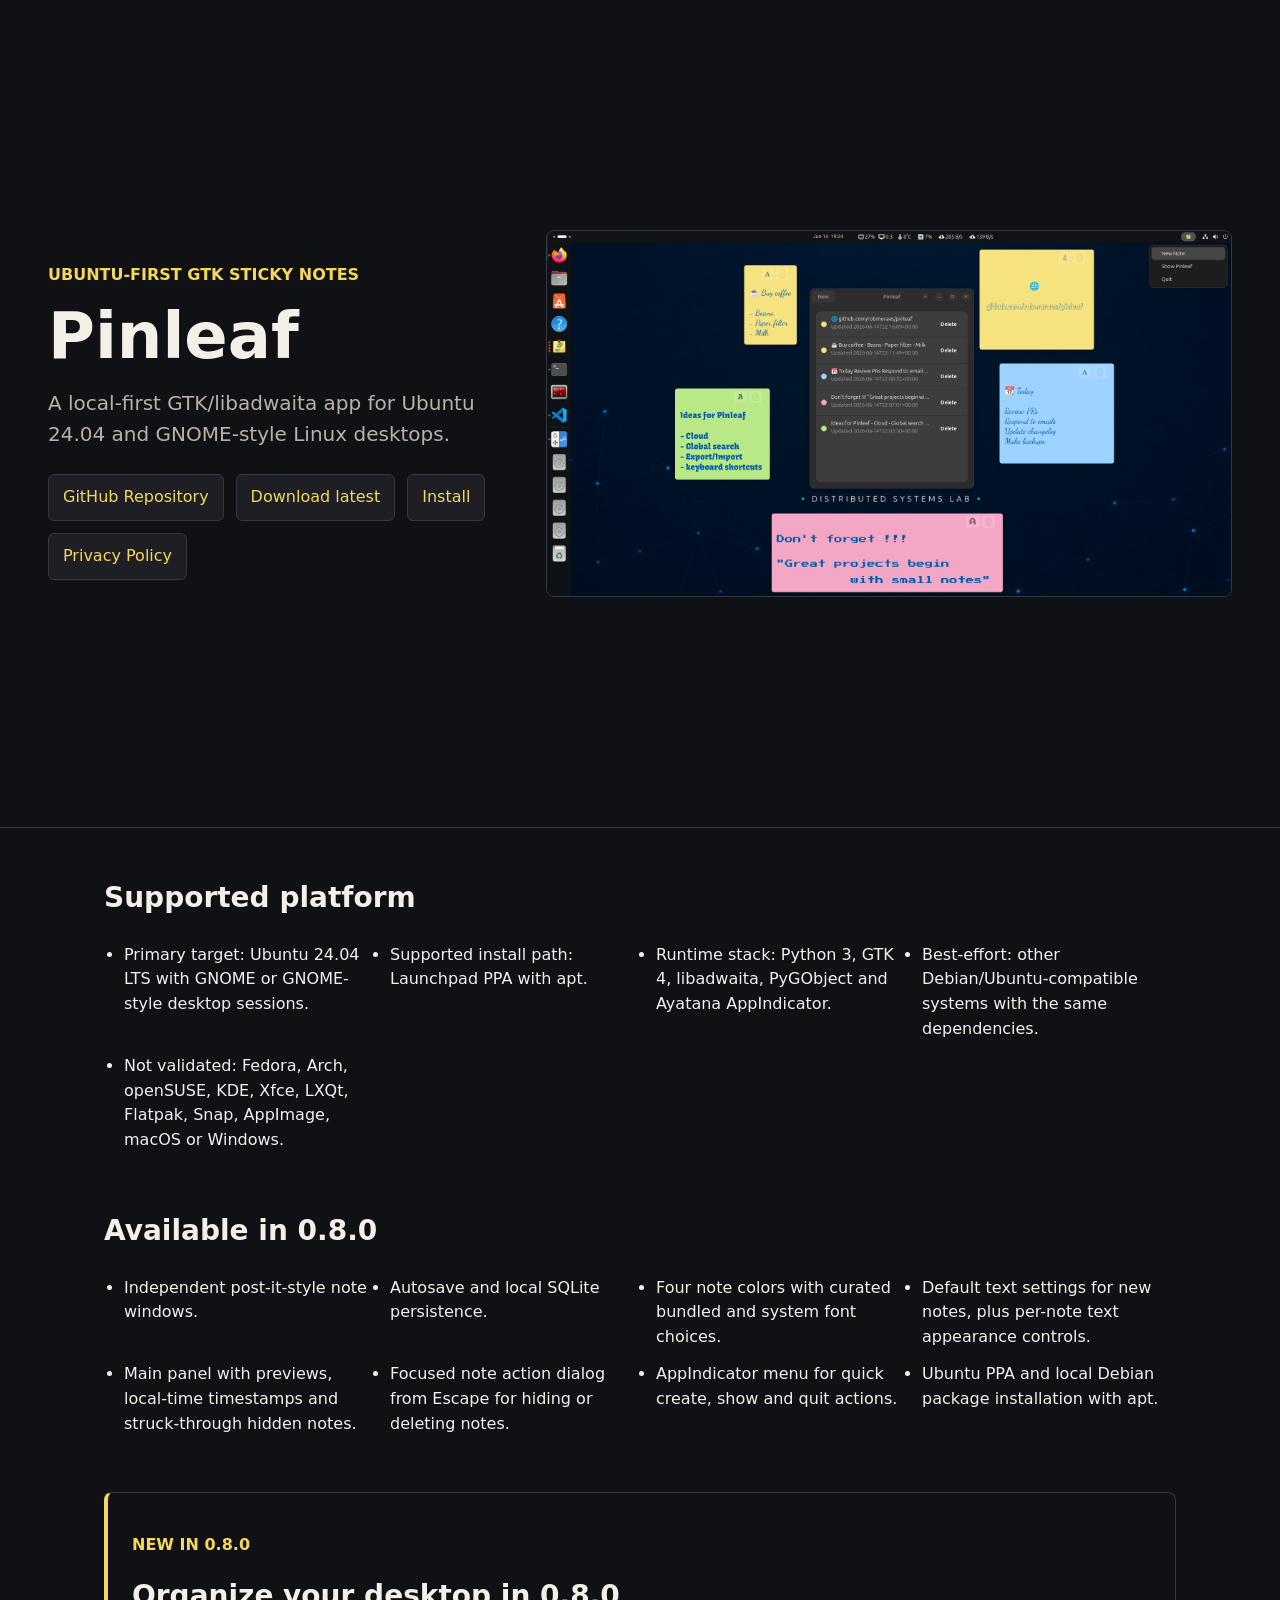
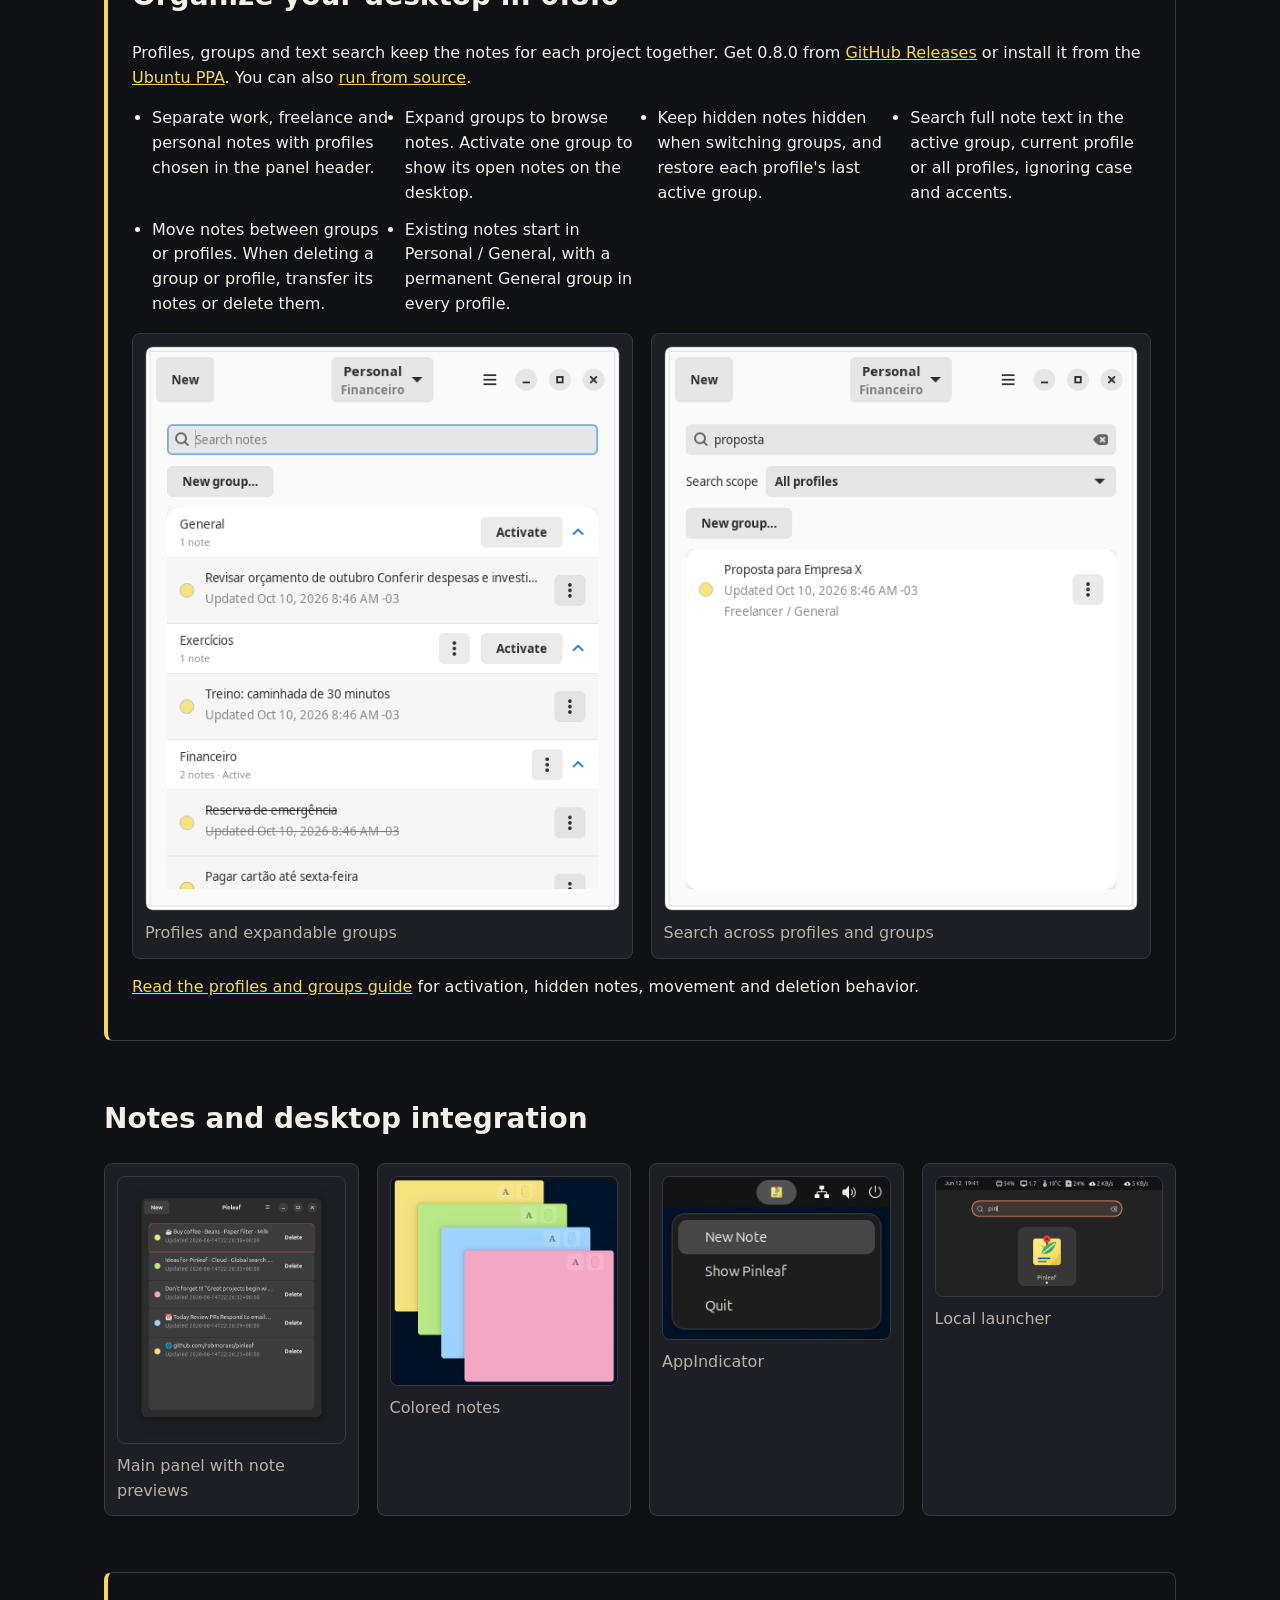
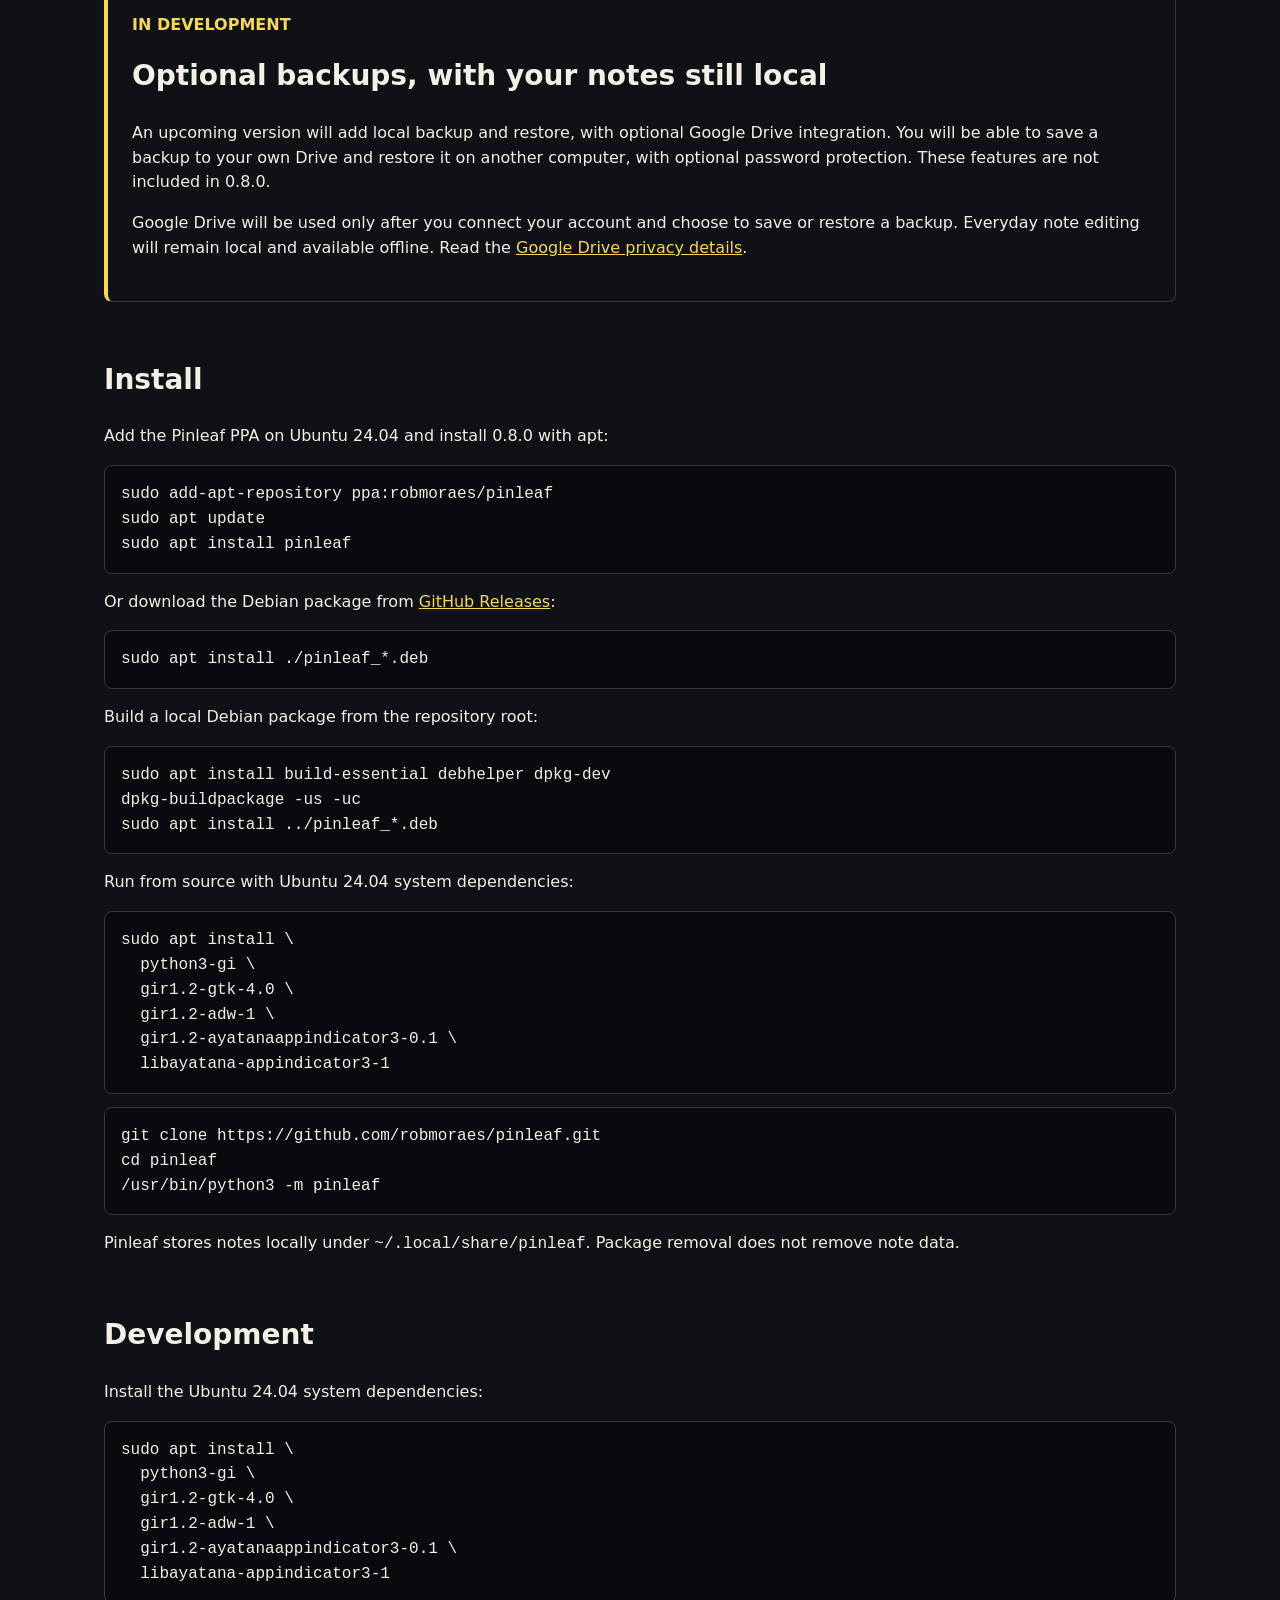
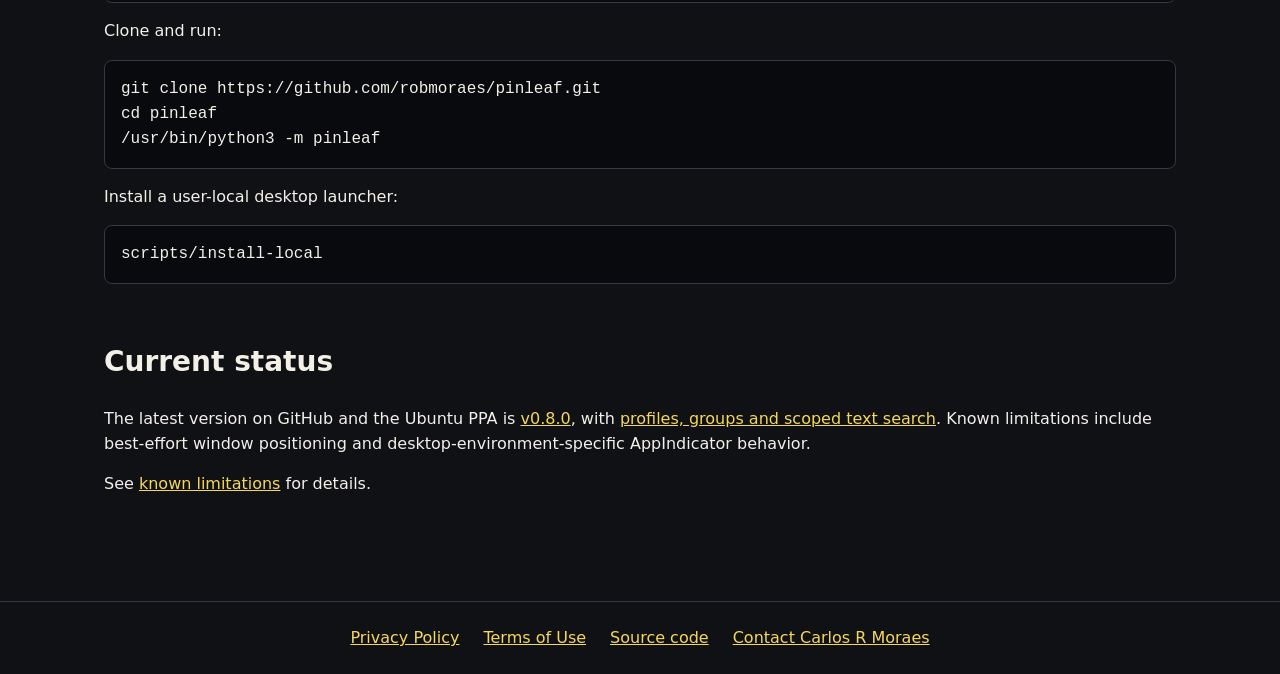
==== commit 8b4c29d1: "Update public website and exclude local deployment" ====
--- a/docs/site/index.html
+++ b/docs/site/index.html
@@ -5,6 +5,7 @@
     <meta name="viewport" content="width=device-width, initial-scale=1">
     <title>Pinleaf</title>
     <meta name="description" content="Pinleaf is a local-first desktop sticky notes app for Ubuntu-first, GNOME-style Linux desktops.">
+    <link rel="canonical" href="https://pinleaf.dslab.dev.br/">
     <link rel="stylesheet" href="styles.css">
   </head>
   <body>
@@ -20,6 +21,7 @@
           <a href="https://github.com/robmoraes/pinleaf">GitHub Repository</a>
           <a href="https://github.com/robmoraes/pinleaf/releases/latest">Download latest</a>
           <a href="#install">Install</a>
+          <a href="privacy.html">Privacy Policy</a>
         </div>
       </div>
       <img src="assets/screenshots/overview.png" alt="Pinleaf desktop with four colored notes, the main panel and the AppIndicator menu open.">
@@ -107,6 +109,23 @@
         </div>
       </section>
 
+      <section id="backups" class="release-highlights">
+        <p class="eyebrow">In development</p>
+        <h2>Optional backups, with your notes still local</h2>
+        <p>
+          An upcoming version will add local backup and restore, with
+          optional Google Drive integration. You will be able to save a backup
+          to your own Drive and restore it on another computer, with optional
+          password protection. These features are not included in 0.8.0.
+        </p>
+        <p>
+          Google Drive will be used only after you connect your account and
+          choose to save or restore a backup. Everyday note editing will remain
+          local and available offline. Read the
+          <a href="privacy.html#google-drive">Google Drive privacy details</a>.
+        </p>
+      </section>
+
       <section id="install">
         <h2>Install</h2>
         <p>
@@ -176,16 +195,14 @@
           for details.
         </p>
       </section>
-      <section id="privacy">
-        <h2>Privacy and optional backups</h2>
-        <p>Pinleaf stores notes on your computer. The upcoming backup integration
-          adds manual local exports and optional Google Drive backup and restore;
-          it is not included in the published 0.8.0 release. Google access is
-          requested only when you choose to connect, and backups are sent directly
-          to your Drive. There is no maintainer-operated notes server.</p>
-        <p><a href="privacy.html">Privacy Policy</a> · <a href="terms.html">Terms of Use</a> ·
-          <a href="https://github.com/robmoraes/pinleaf/issues">Support</a></p>
-      </section>
     </main>
+    <footer class="site-footer">
+      <nav aria-label="Site links">
+        <a href="privacy.html">Privacy Policy</a>
+        <a href="terms.html">Terms of Use</a>
+        <a href="https://github.com/robmoraes/pinleaf">Source code</a>
+        <a href="mailto:carlos.moraes.as@gmail.com">Contact Carlos R Moraes</a>
+      </nav>
+    </footer>
   </body>
 </html>
--- a/docs/site/styles.css
+++ b/docs/site/styles.css
@@ -144,6 +144,37 @@
   font-family: "Ubuntu Mono", monospace;
 }
 
+.site-footer {
+  padding: 24px;
+  border-top: 1px solid var(--line);
+}
+
+.site-footer nav {
+  display: flex;
+  flex-wrap: wrap;
+  justify-content: center;
+  gap: 12px 24px;
+}
+
+.policy-header {
+  max-width: 840px;
+  margin: 0 auto;
+  padding: 48px 24px 0;
+}
+
+.policy-header h1 {
+  font-size: clamp(36px, 7vw, 56px);
+}
+
+.policy {
+  max-width: 840px;
+  overflow-wrap: anywhere;
+}
+
+.policy section {
+  margin-bottom: 40px;
+}
+
 @media (max-width: 840px) {
   .hero {
     grid-template-columns: 1fr;
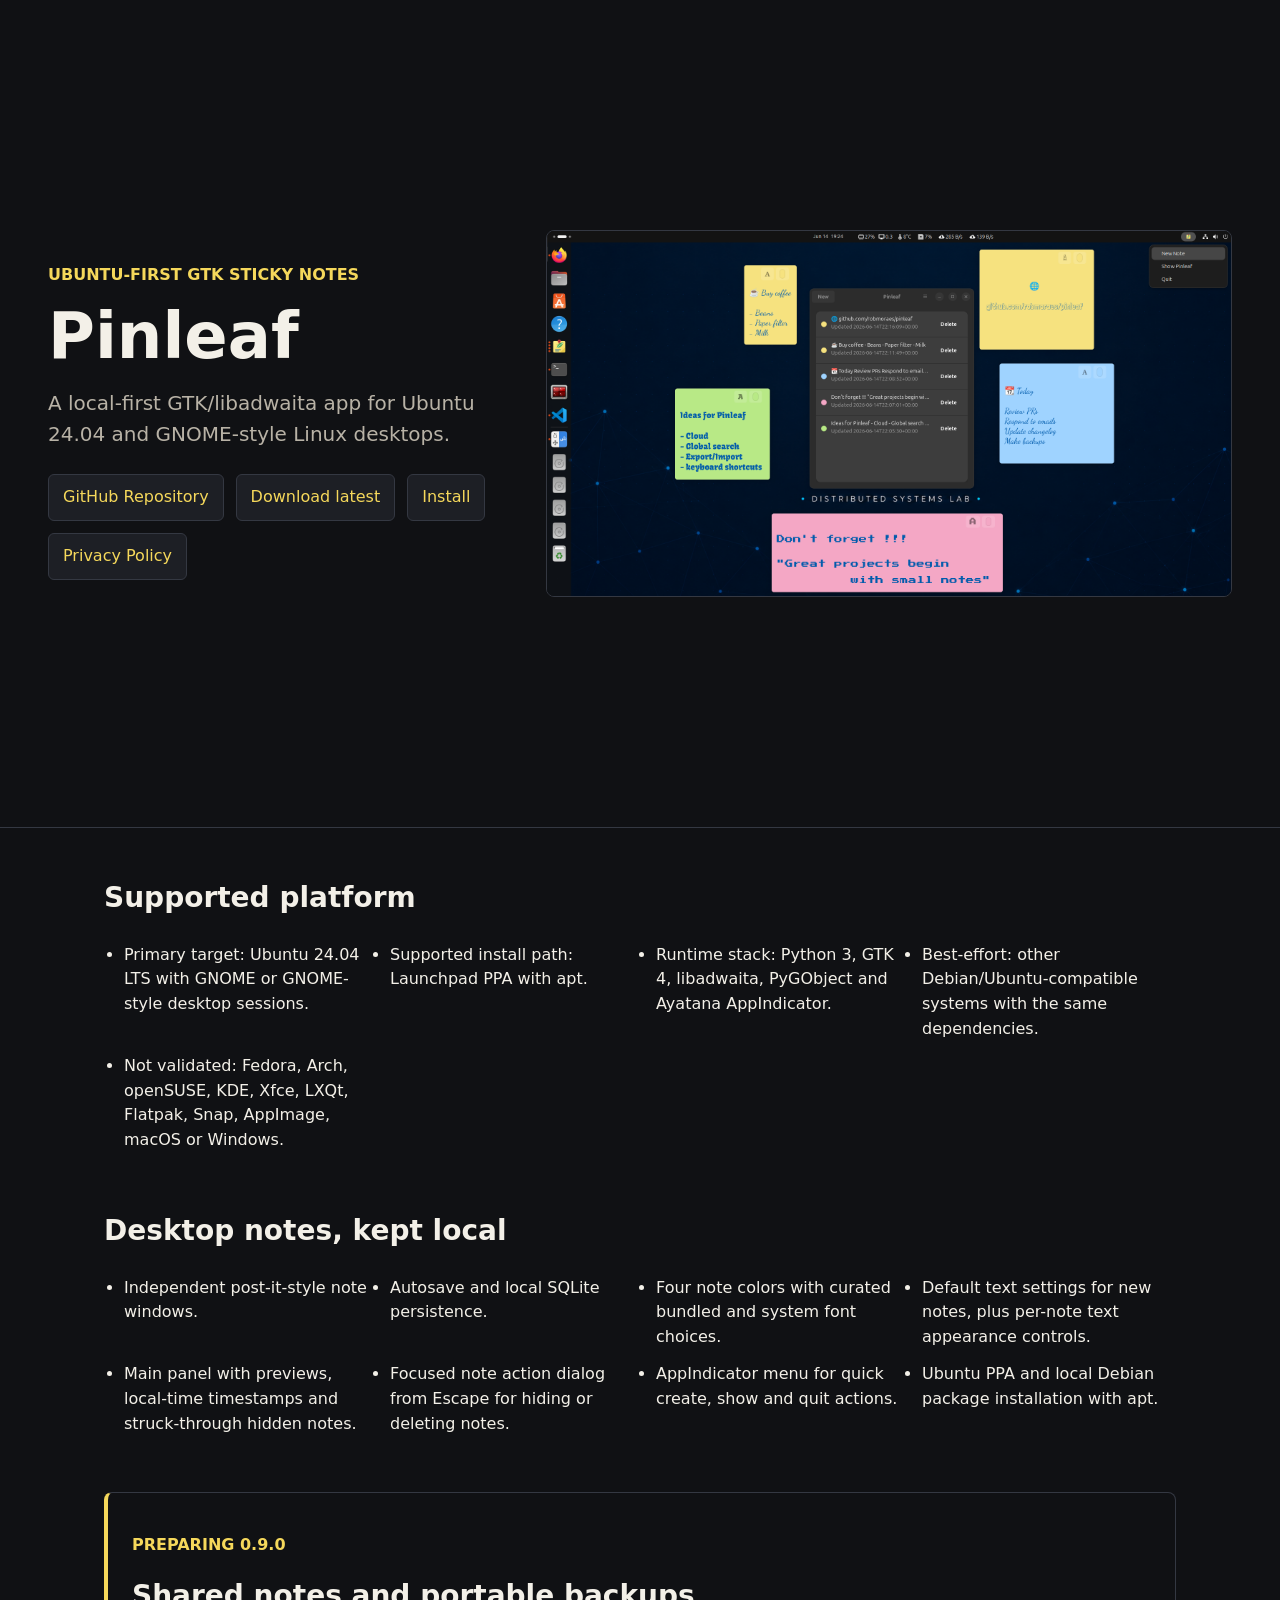
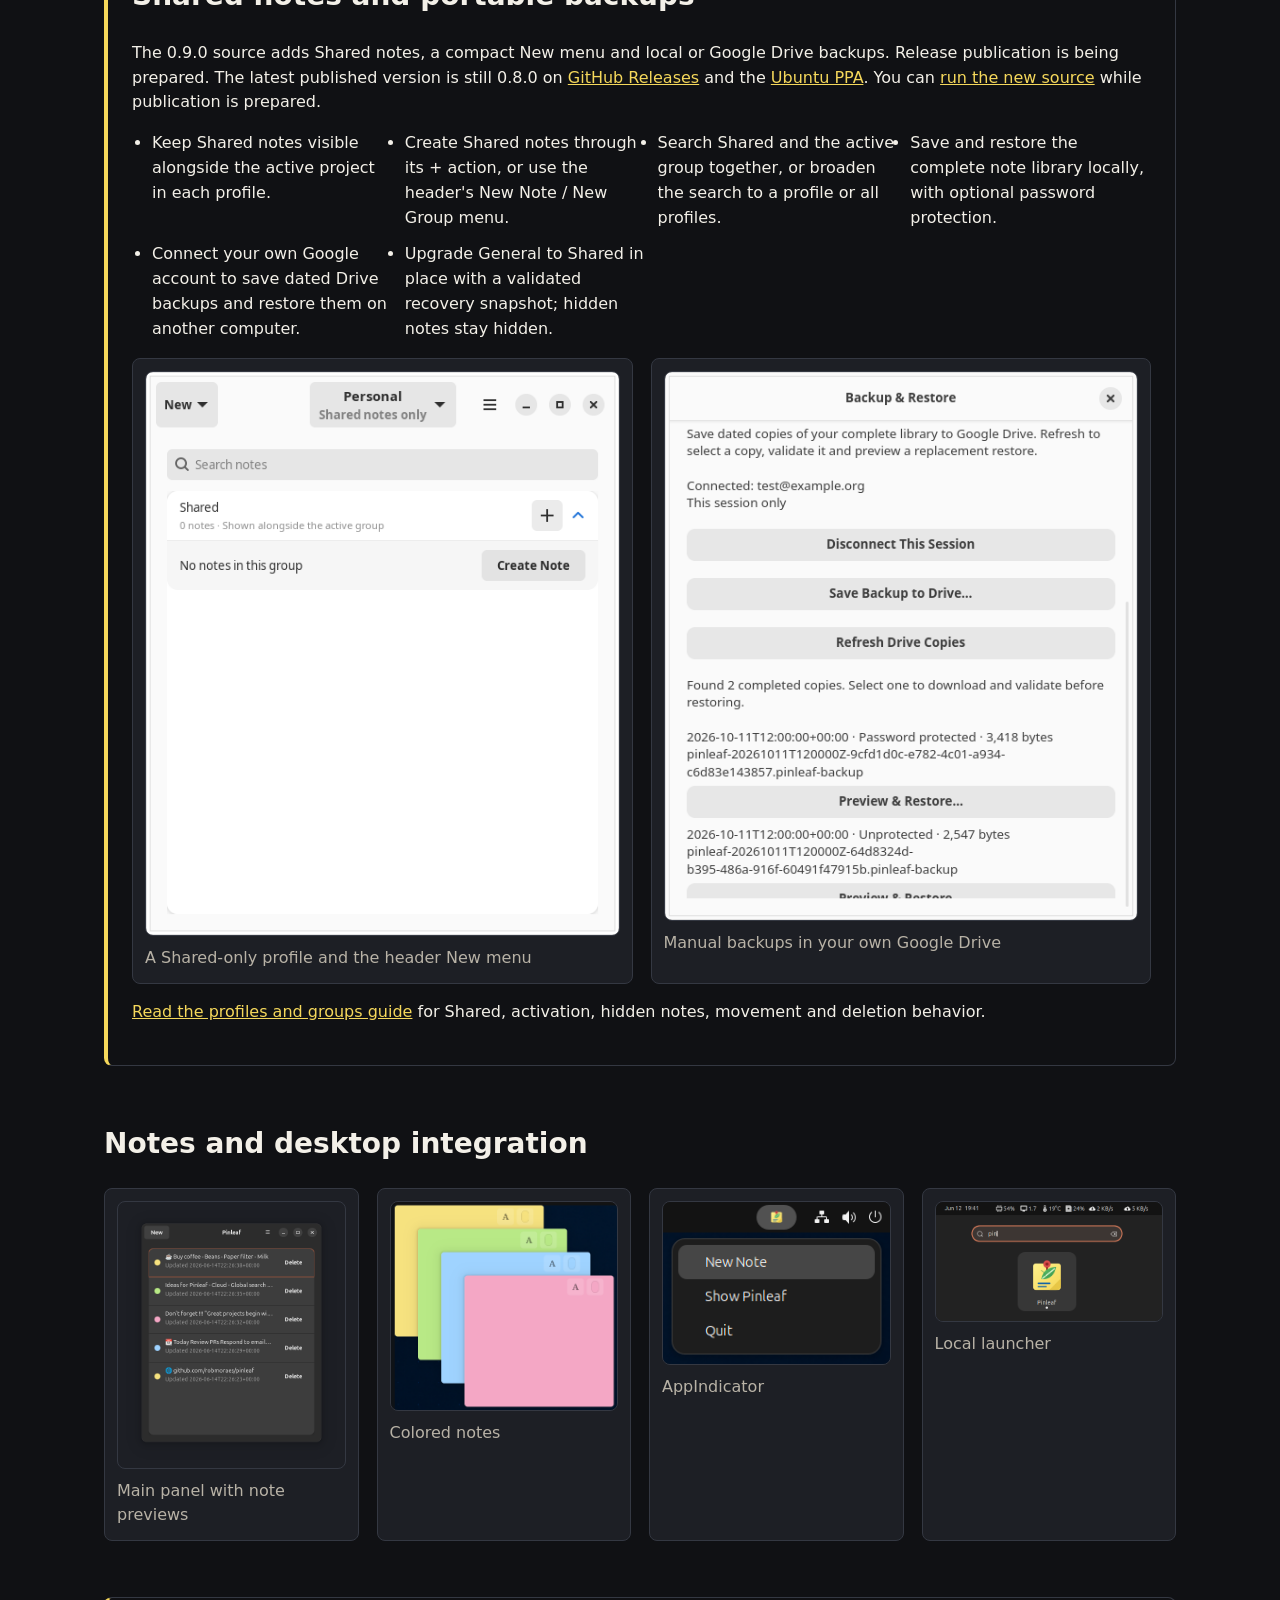
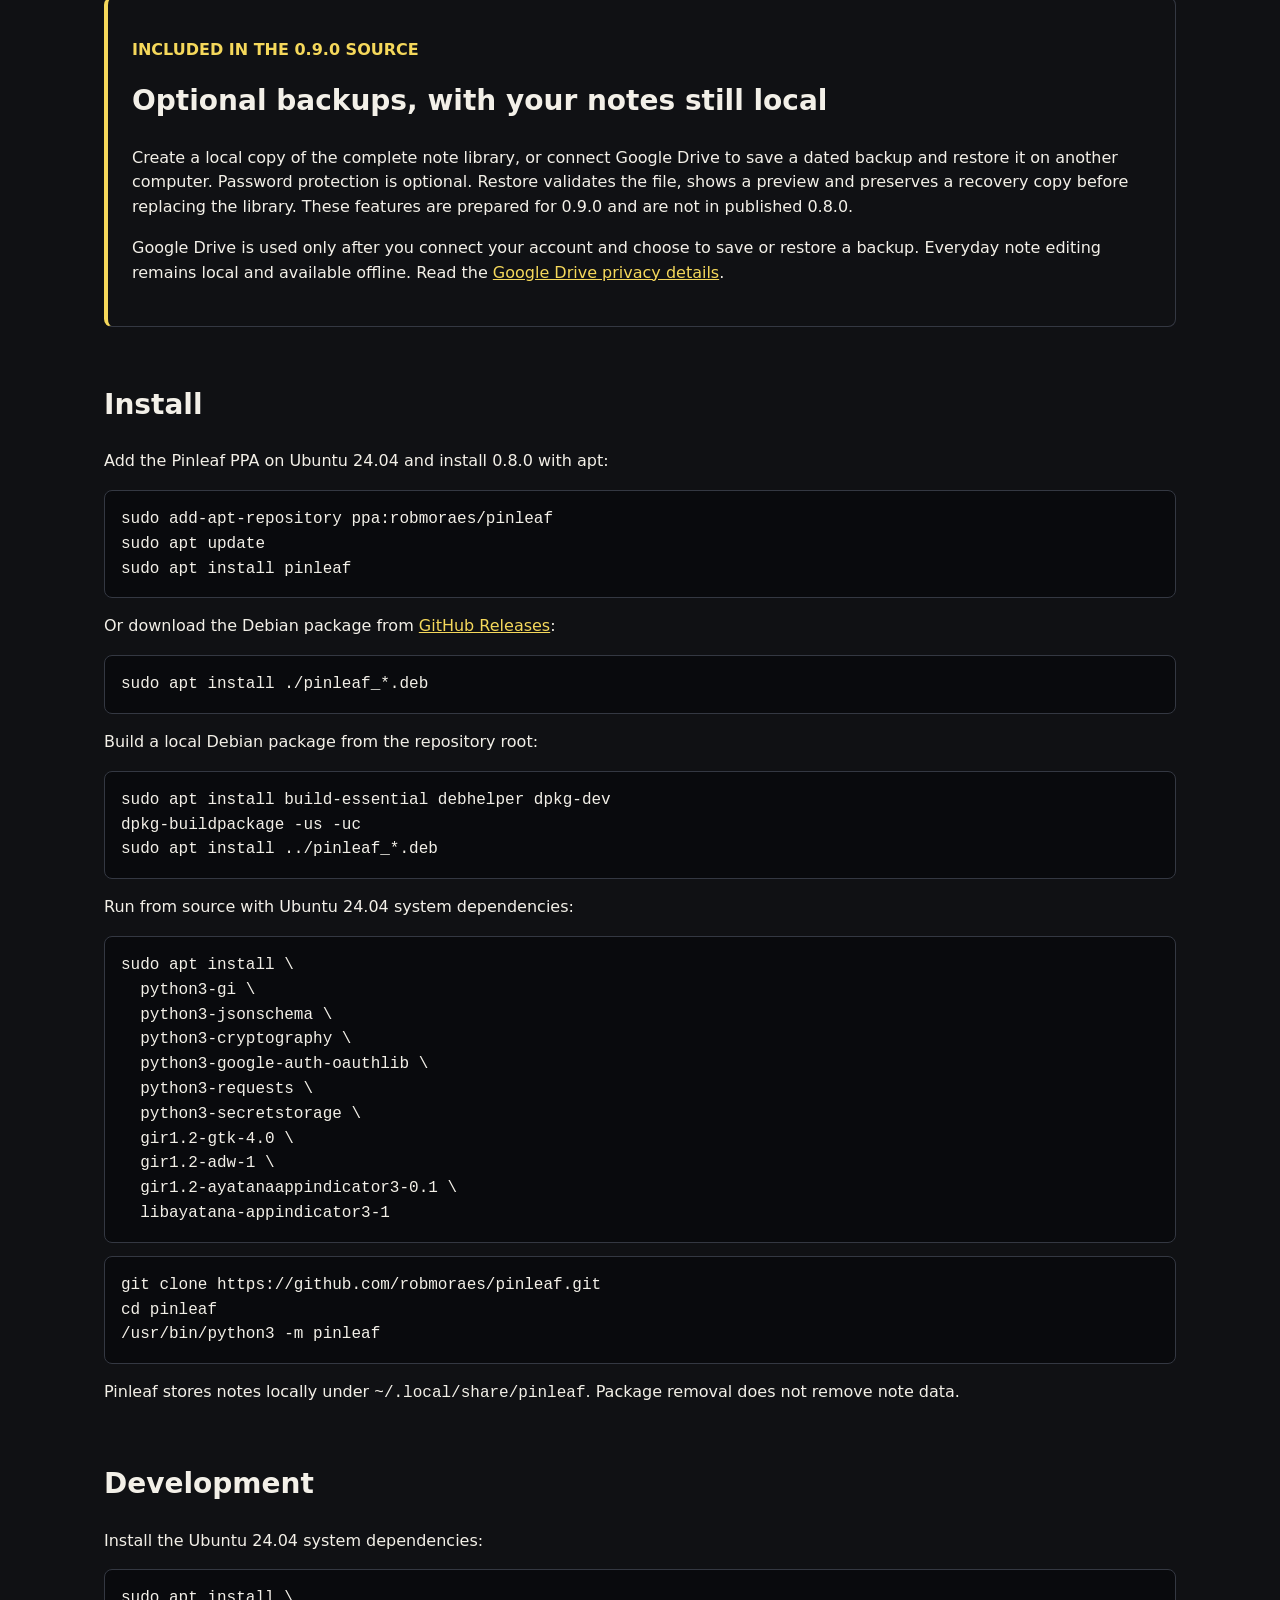
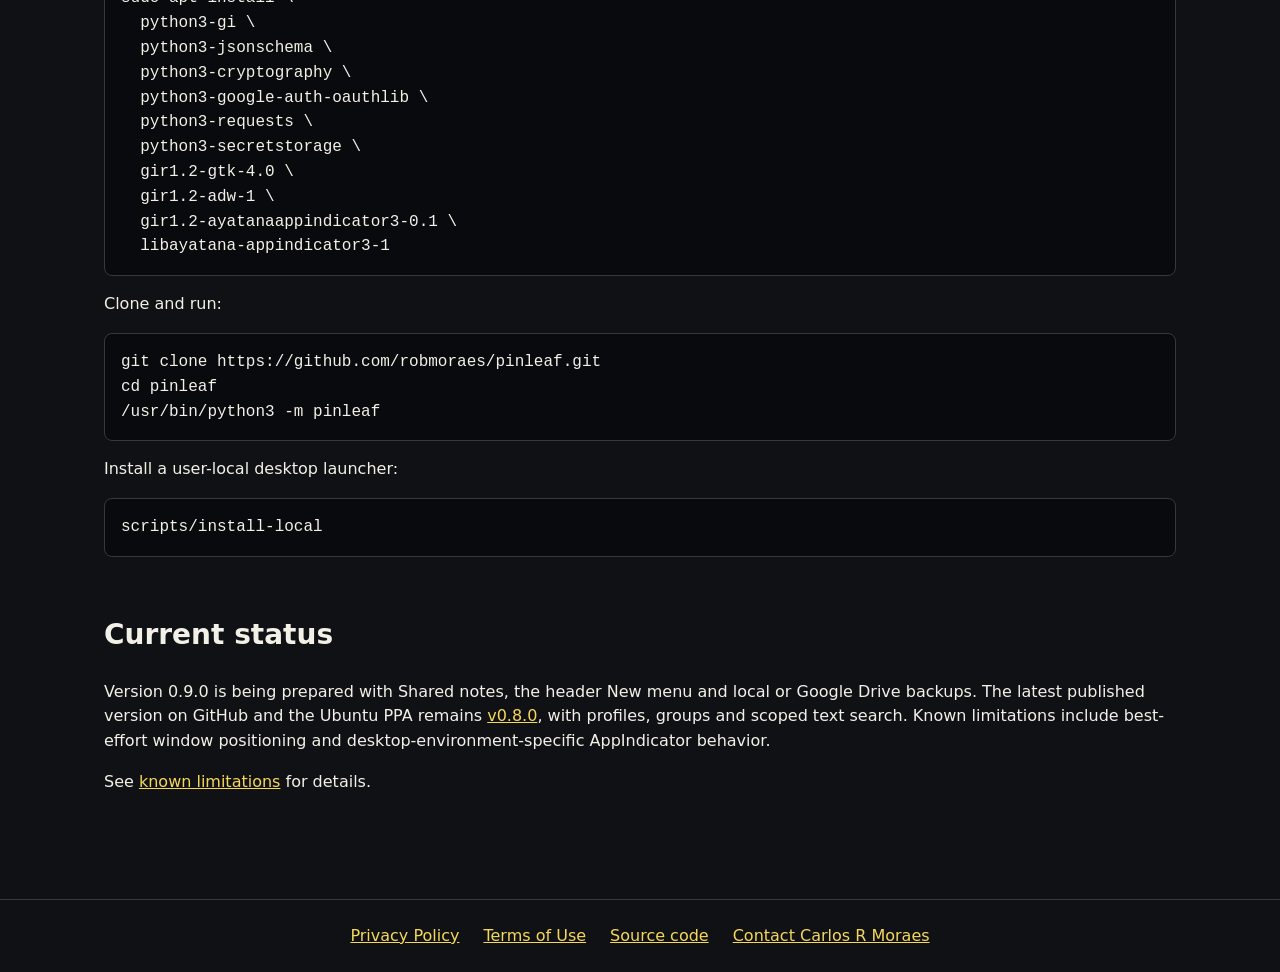
==== commit 11fce727: "Prepare Pinleaf 0.9.0" ====
--- a/docs/site/index.html
+++ b/docs/site/index.html
@@ -40,7 +40,7 @@
       </section>
 
       <section>
-        <h2>Available in 0.8.0</h2>
+        <h2>Desktop notes, kept local</h2>
         <ul class="features">
           <li>Independent post-it-style note windows.</li>
           <li>Autosave and local SQLite persistence.</li>
@@ -54,36 +54,37 @@
       </section>
 
       <section id="preview" class="release-highlights">
-        <p class="eyebrow">New in 0.8.0</p>
-        <h2>Organize your desktop in 0.8.0</h2>
-        <p>
-          Profiles, groups and text search keep the notes for each project together.
-          Get 0.8.0 from
+        <p class="eyebrow">Preparing 0.9.0</p>
+        <h2>Shared notes and portable backups</h2>
+        <p>
+          The 0.9.0 source adds Shared notes, a compact New menu and local or
+          Google Drive backups. Release publication is being prepared.
+          The latest published version is still 0.8.0 on
           <a href="https://github.com/robmoraes/pinleaf/releases/tag/v0.8.0">GitHub Releases</a>
-          or install it from the <a href="#install">Ubuntu PPA</a>.
-          You can also <a href="#run">run from source</a>.
+          and the <a href="#install">Ubuntu PPA</a>.
+          You can <a href="#run">run the new source</a> while publication is prepared.
         </p>
         <ul class="features">
-          <li>Separate work, freelance and personal notes with profiles chosen in the panel header.</li>
-          <li>Expand groups to browse notes. Activate one group to show its open notes on the desktop.</li>
-          <li>Keep hidden notes hidden when switching groups, and restore each profile's last active group.</li>
-          <li>Search full note text in the active group, current profile or all profiles, ignoring case and accents.</li>
-          <li>Move notes between groups or profiles. When deleting a group or profile, transfer its notes or delete them.</li>
-          <li>Existing notes start in Personal / General, with a permanent General group in every profile.</li>
+          <li>Keep Shared notes visible alongside the active project in each profile.</li>
+          <li>Create Shared notes through its + action, or use the header's New Note / New Group menu.</li>
+          <li>Search Shared and the active group together, or broaden the search to a profile or all profiles.</li>
+          <li>Save and restore the complete note library locally, with optional password protection.</li>
+          <li>Connect your own Google account to save dated Drive backups and restore them on another computer.</li>
+          <li>Upgrade General to Shared in place with a validated recovery snapshot; hidden notes stay hidden.</li>
         </ul>
         <div class="gallery release-gallery">
           <figure>
-            <img src="assets/screenshots/preview-groups.png" width="520" height="620" loading="lazy" alt="Pinleaf 0.8.0 panel with a Personal profile selector, expandable groups and an explicit Activate action.">
-            <figcaption>Profiles and expandable groups</figcaption>
-          </figure>
-          <figure>
-            <img src="assets/screenshots/preview-search.png" width="520" height="620" loading="lazy" alt="Pinleaf 0.8.0 search across all profiles, with profile and group paths identifying each result.">
-            <figcaption>Search across profiles and groups</figcaption>
+            <img src="assets/screenshots/shared-panel.png" width="520" height="620" loading="lazy" alt="Pinleaf 0.9.0 source panel with a Shared-only profile, its + action and the New dropdown in the header.">
+            <figcaption>A Shared-only profile and the header New menu</figcaption>
+          </figure>
+          <figure>
+            <img src="assets/screenshots/drive-backups.png" width="500" height="580" loading="lazy" alt="Pinleaf Backup and Restore window listing protected and unprotected synthetic Google Drive copies with Preview and Restore actions.">
+            <figcaption>Manual backups in your own Google Drive</figcaption>
           </figure>
         </div>
         <p>
           <a href="https://github.com/robmoraes/pinleaf/blob/main/README.md#profiles-and-groups">Read the profiles and groups guide</a>
-          for activation, hidden notes, movement and deletion behavior.
+          for Shared, activation, hidden notes, movement and deletion behavior.
         </p>
       </section>
 
@@ -110,17 +111,18 @@
       </section>
 
       <section id="backups" class="release-highlights">
-        <p class="eyebrow">In development</p>
+        <p class="eyebrow">Included in the 0.9.0 source</p>
         <h2>Optional backups, with your notes still local</h2>
         <p>
-          An upcoming version will add local backup and restore, with
-          optional Google Drive integration. You will be able to save a backup
-          to your own Drive and restore it on another computer, with optional
-          password protection. These features are not included in 0.8.0.
-        </p>
-        <p>
-          Google Drive will be used only after you connect your account and
-          choose to save or restore a backup. Everyday note editing will remain
+          Create a local copy of the complete note library, or connect Google
+          Drive to save a dated backup and restore it on another computer.
+          Password protection is optional. Restore validates the file, shows a
+          preview and preserves a recovery copy before replacing the library.
+          These features are prepared for 0.9.0 and are not in published 0.8.0.
+        </p>
+        <p>
+          Google Drive is used only after you connect your account and
+          choose to save or restore a backup. Everyday note editing remains
           local and available offline. Read the
           <a href="privacy.html#google-drive">Google Drive privacy details</a>.
         </p>
@@ -149,6 +151,11 @@
         <p>Run from source with Ubuntu 24.04 system dependencies:</p>
         <pre><code>sudo apt install \
   python3-gi \
+  python3-jsonschema \
+  python3-cryptography \
+  python3-google-auth-oauthlib \
+  python3-requests \
+  python3-secretstorage \
   gir1.2-gtk-4.0 \
   gir1.2-adw-1 \
   gir1.2-ayatanaappindicator3-0.1 \
@@ -166,6 +173,11 @@
         <p>Install the Ubuntu 24.04 system dependencies:</p>
         <pre><code>sudo apt install \
   python3-gi \
+  python3-jsonschema \
+  python3-cryptography \
+  python3-google-auth-oauthlib \
+  python3-requests \
+  python3-secretstorage \
   gir1.2-gtk-4.0 \
   gir1.2-adw-1 \
   gir1.2-ayatanaappindicator3-0.1 \
@@ -183,9 +195,11 @@
       <section>
         <h2>Current status</h2>
         <p>
-          The latest version on GitHub and the Ubuntu PPA is
+          Version 0.9.0 is being prepared with Shared notes, the header New menu
+          and local or Google Drive backups. The latest published version on
+          GitHub and the Ubuntu PPA remains
           <a href="https://github.com/robmoraes/pinleaf/releases/tag/v0.8.0">v0.8.0</a>,
-          with <a href="#preview">profiles, groups and scoped text search</a>.
+          with profiles, groups and scoped text search.
           Known limitations include
           best-effort window positioning and desktop-environment-specific
           AppIndicator behavior.
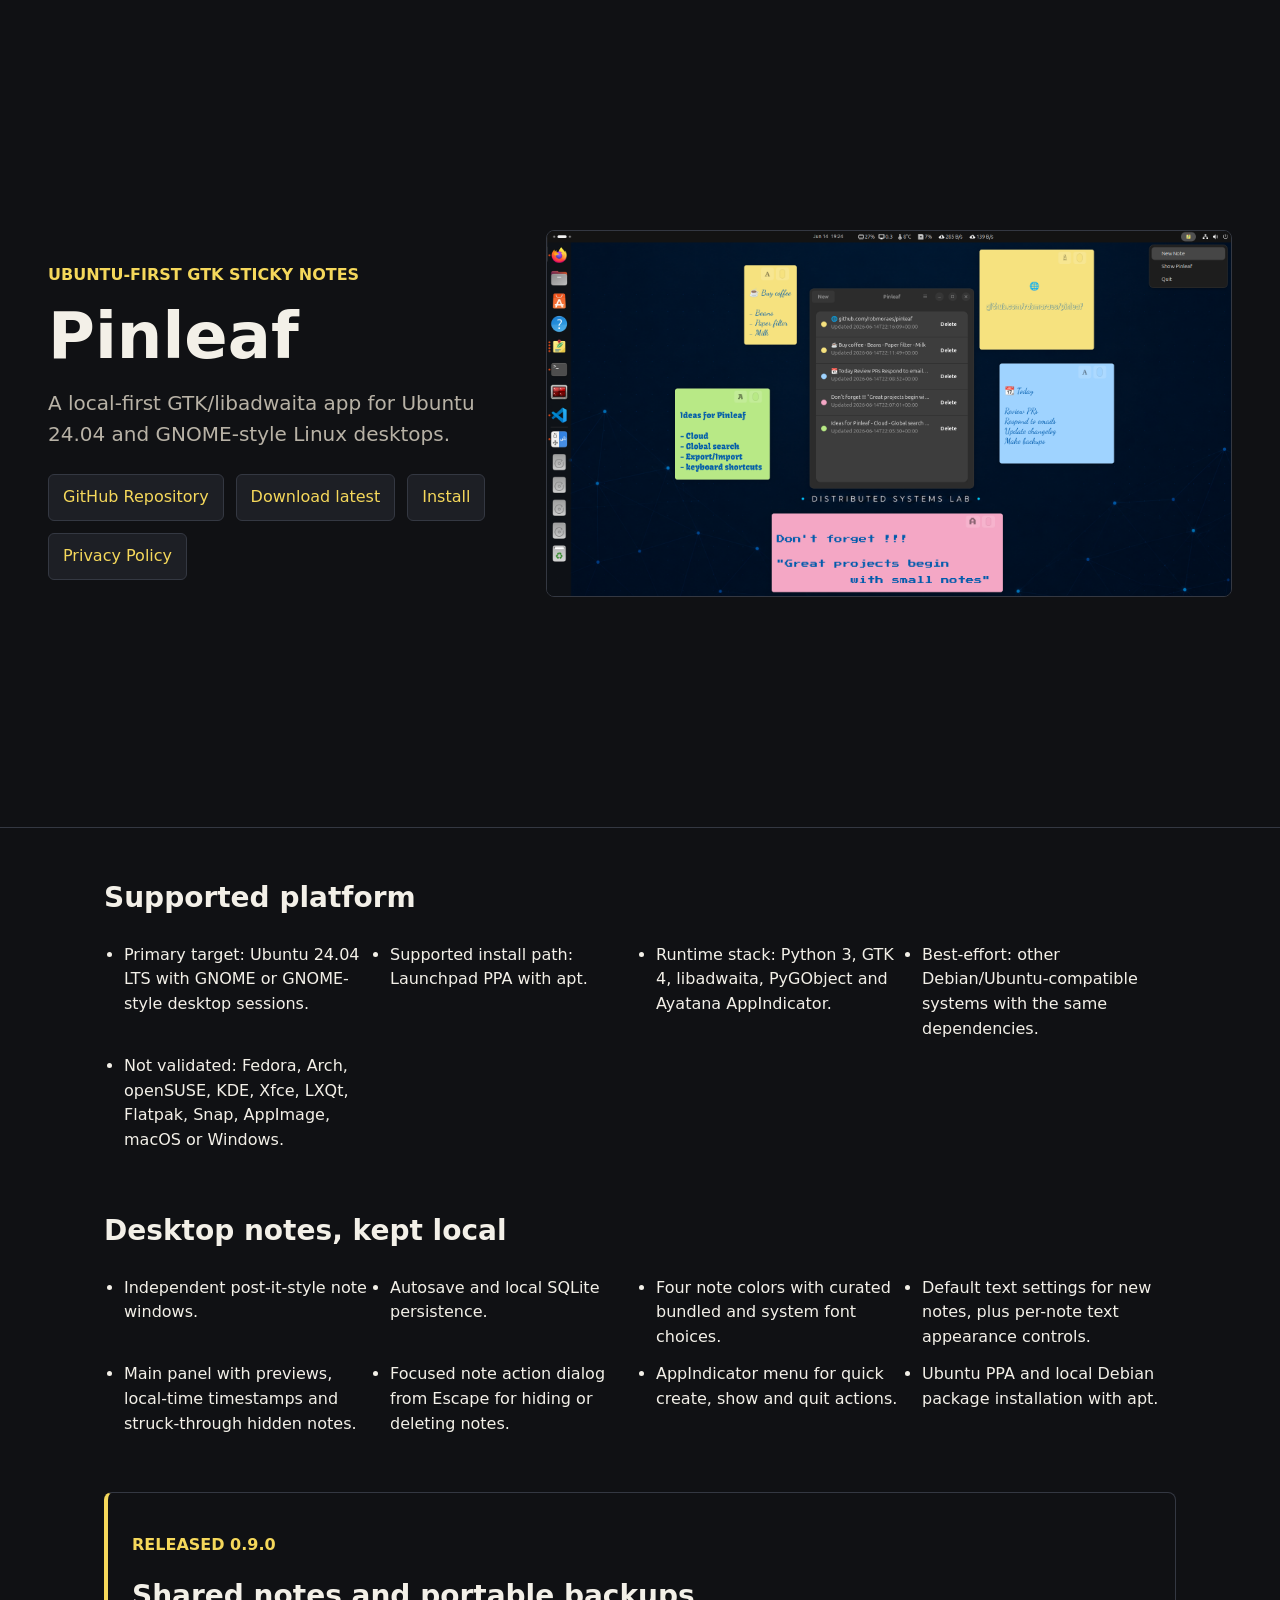
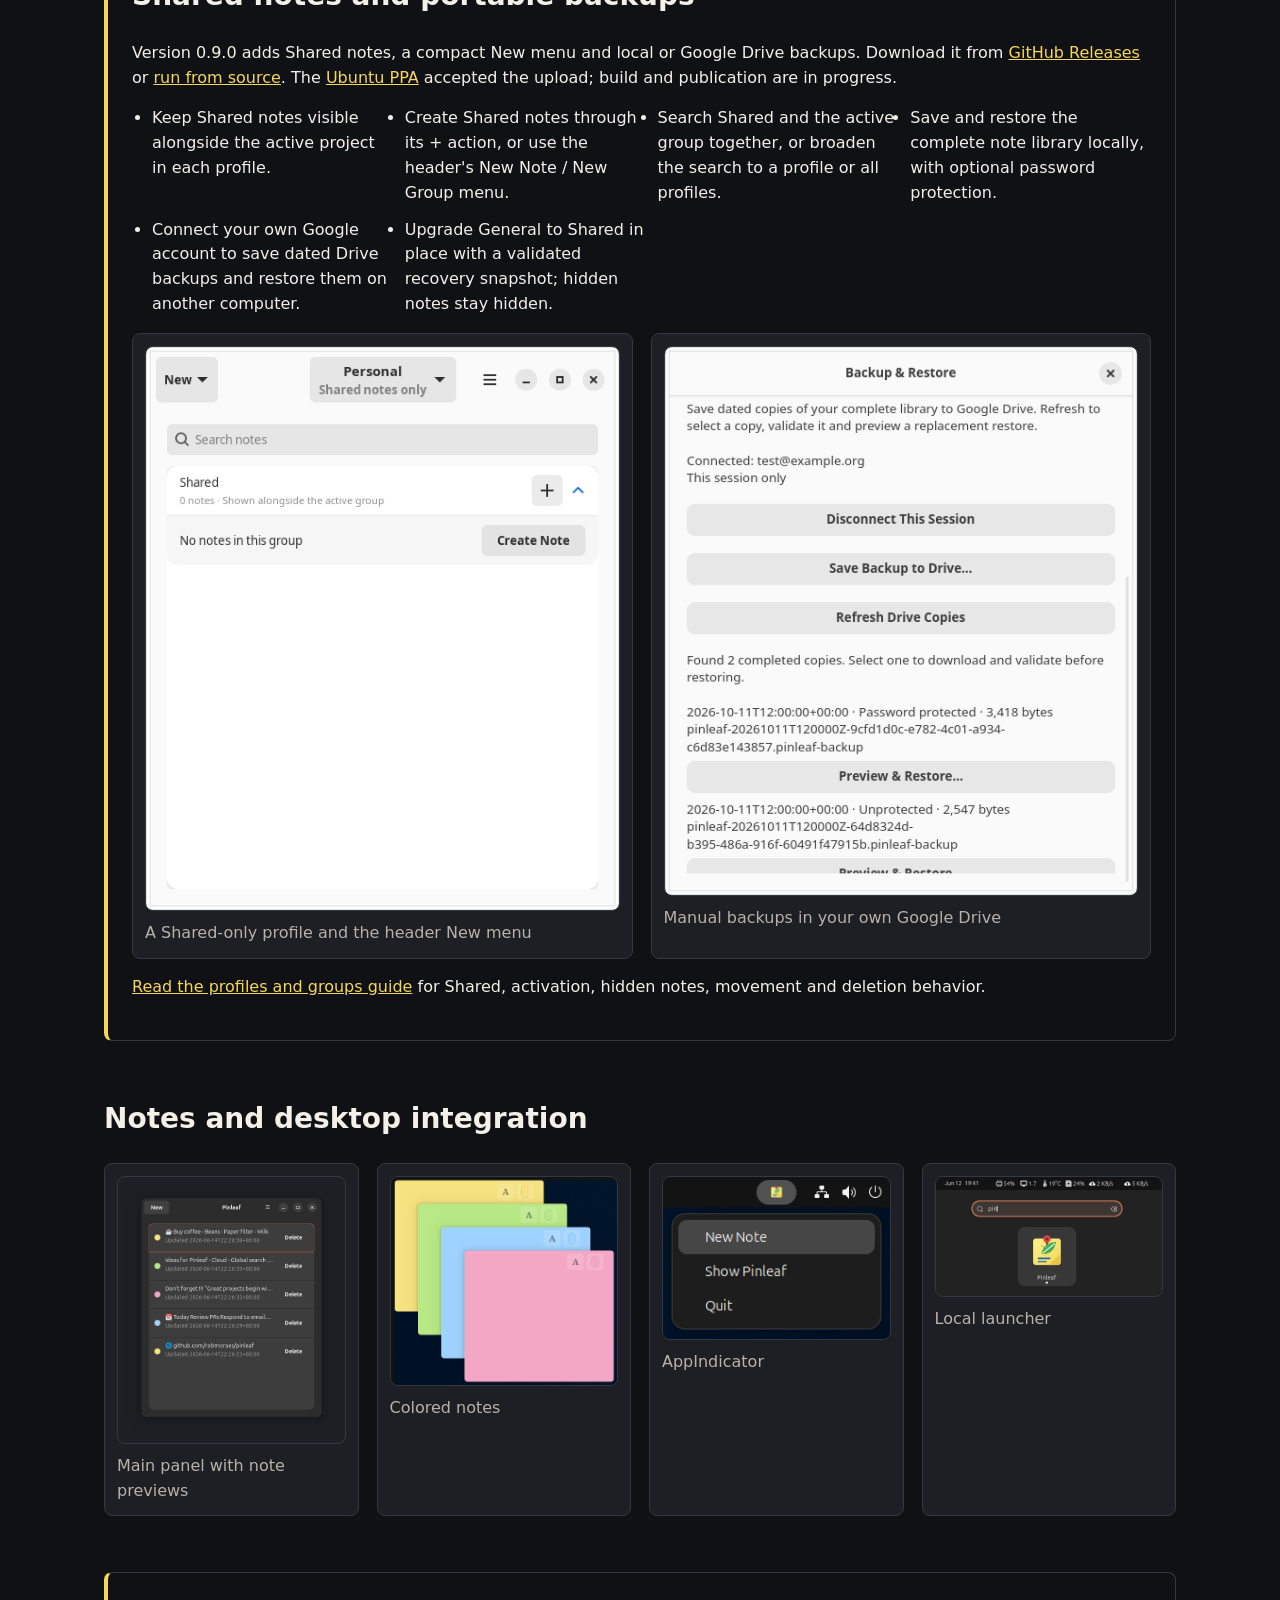
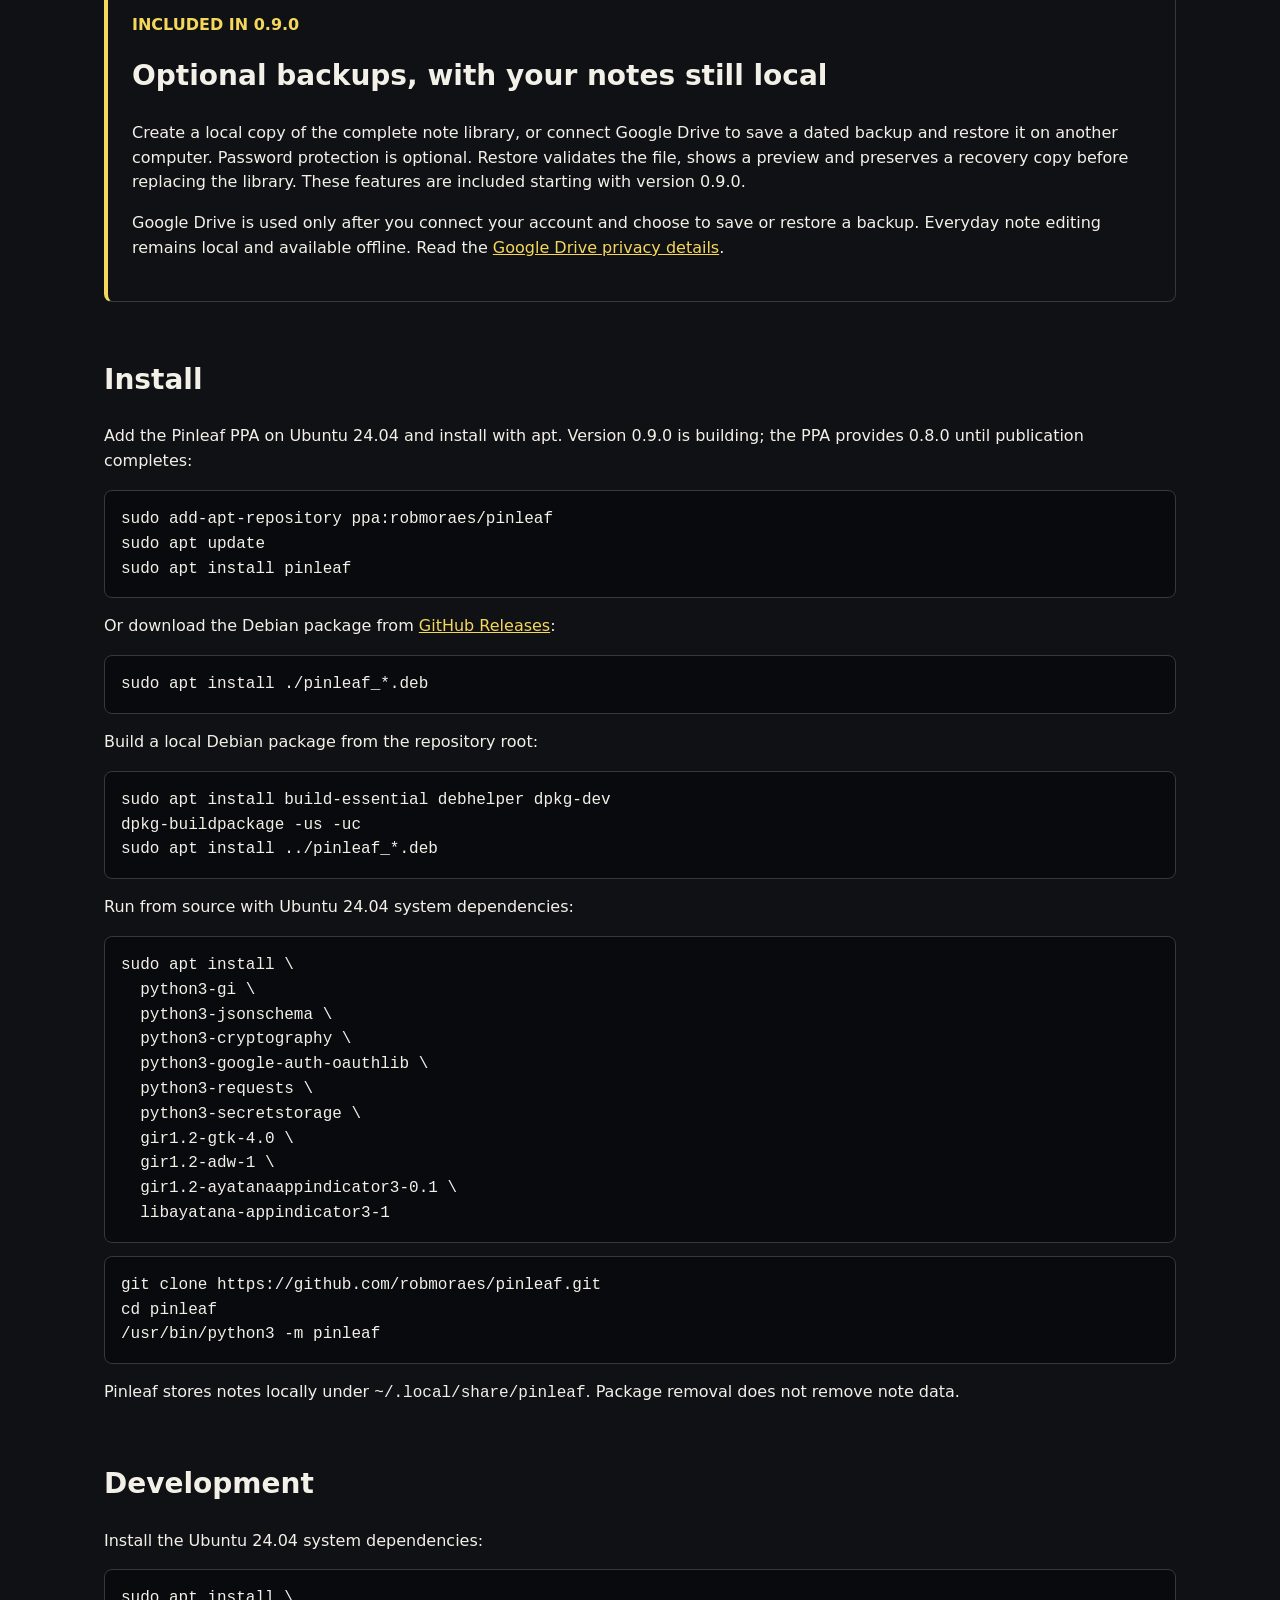
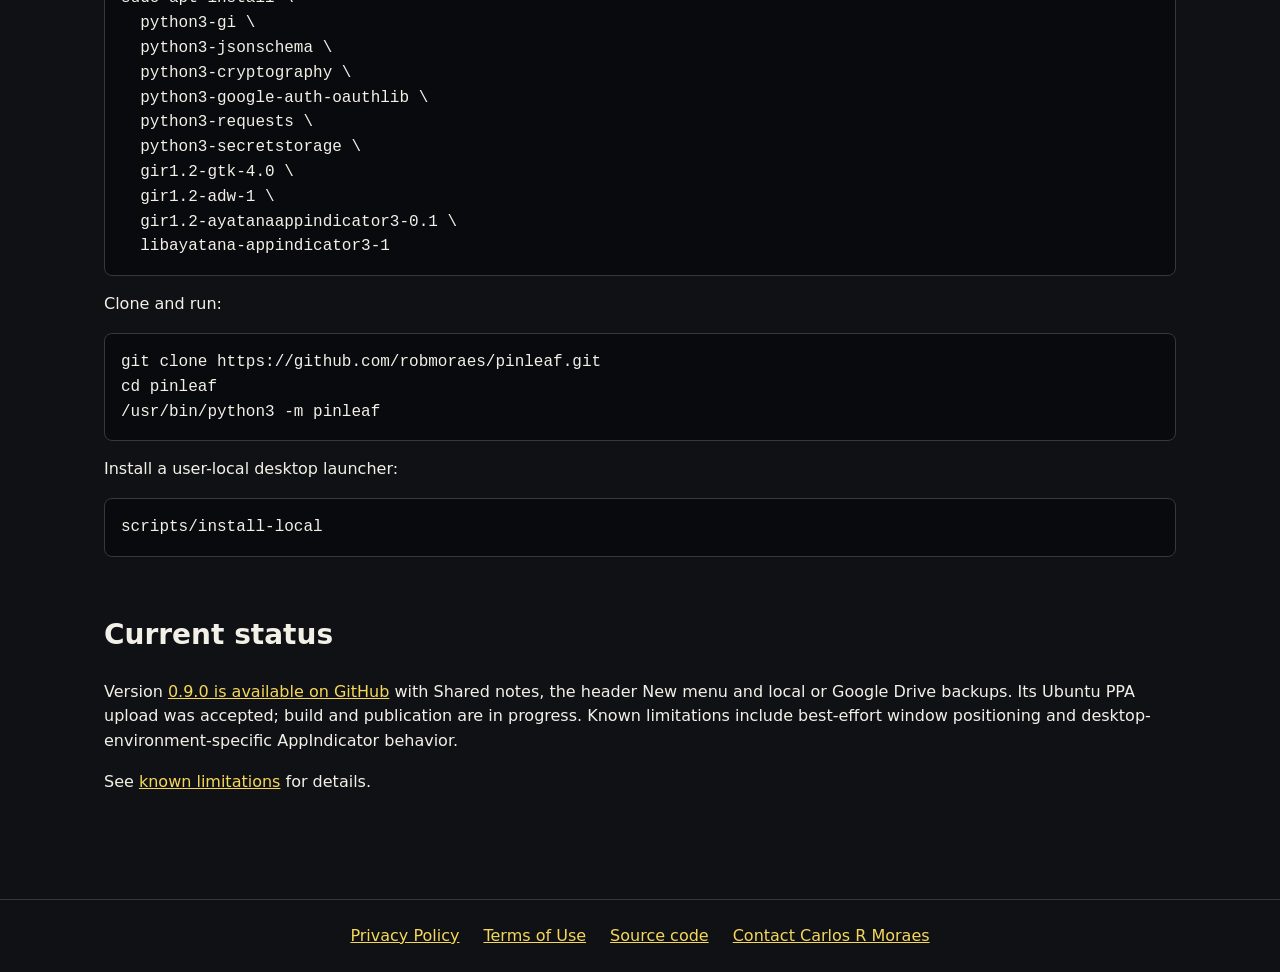
==== commit a0b717c7: "Record Pinleaf 0.9.0 publication status" ====
--- a/docs/site/index.html
+++ b/docs/site/index.html
@@ -54,15 +54,15 @@
       </section>
 
       <section id="preview" class="release-highlights">
-        <p class="eyebrow">Preparing 0.9.0</p>
+        <p class="eyebrow">Released 0.9.0</p>
         <h2>Shared notes and portable backups</h2>
         <p>
-          The 0.9.0 source adds Shared notes, a compact New menu and local or
-          Google Drive backups. Release publication is being prepared.
-          The latest published version is still 0.8.0 on
-          <a href="https://github.com/robmoraes/pinleaf/releases/tag/v0.8.0">GitHub Releases</a>
-          and the <a href="#install">Ubuntu PPA</a>.
-          You can <a href="#run">run the new source</a> while publication is prepared.
+          Version 0.9.0 adds Shared notes, a compact New menu and local or
+          Google Drive backups. Download it from
+          <a href="https://github.com/robmoraes/pinleaf/releases/tag/v0.9.0">GitHub Releases</a>
+          or <a href="#run">run from source</a>.
+          The <a href="#install">Ubuntu PPA</a> accepted the upload;
+          build and publication are in progress.
         </p>
         <ul class="features">
           <li>Keep Shared notes visible alongside the active project in each profile.</li>
@@ -111,14 +111,14 @@
       </section>
 
       <section id="backups" class="release-highlights">
-        <p class="eyebrow">Included in the 0.9.0 source</p>
+        <p class="eyebrow">Included in 0.9.0</p>
         <h2>Optional backups, with your notes still local</h2>
         <p>
           Create a local copy of the complete note library, or connect Google
           Drive to save a dated backup and restore it on another computer.
           Password protection is optional. Restore validates the file, shows a
           preview and preserves a recovery copy before replacing the library.
-          These features are prepared for 0.9.0 and are not in published 0.8.0.
+          These features are included starting with version 0.9.0.
         </p>
         <p>
           Google Drive is used only after you connect your account and
@@ -131,7 +131,8 @@
       <section id="install">
         <h2>Install</h2>
         <p>
-          Add the Pinleaf PPA on Ubuntu 24.04 and install 0.8.0 with apt:
+          Add the Pinleaf PPA on Ubuntu 24.04 and install with apt.
+          Version 0.9.0 is building; the PPA provides 0.8.0 until publication completes:
         </p>
         <pre><code>sudo add-apt-repository ppa:robmoraes/pinleaf
 sudo apt update
@@ -195,11 +196,10 @@
       <section>
         <h2>Current status</h2>
         <p>
-          Version 0.9.0 is being prepared with Shared notes, the header New menu
-          and local or Google Drive backups. The latest published version on
-          GitHub and the Ubuntu PPA remains
-          <a href="https://github.com/robmoraes/pinleaf/releases/tag/v0.8.0">v0.8.0</a>,
-          with profiles, groups and scoped text search.
+          Version
+          <a href="https://github.com/robmoraes/pinleaf/releases/tag/v0.9.0">0.9.0 is available on GitHub</a>
+          with Shared notes, the header New menu and local or Google Drive backups.
+          Its Ubuntu PPA upload was accepted; build and publication are in progress.
           Known limitations include
           best-effort window positioning and desktop-environment-specific
           AppIndicator behavior.
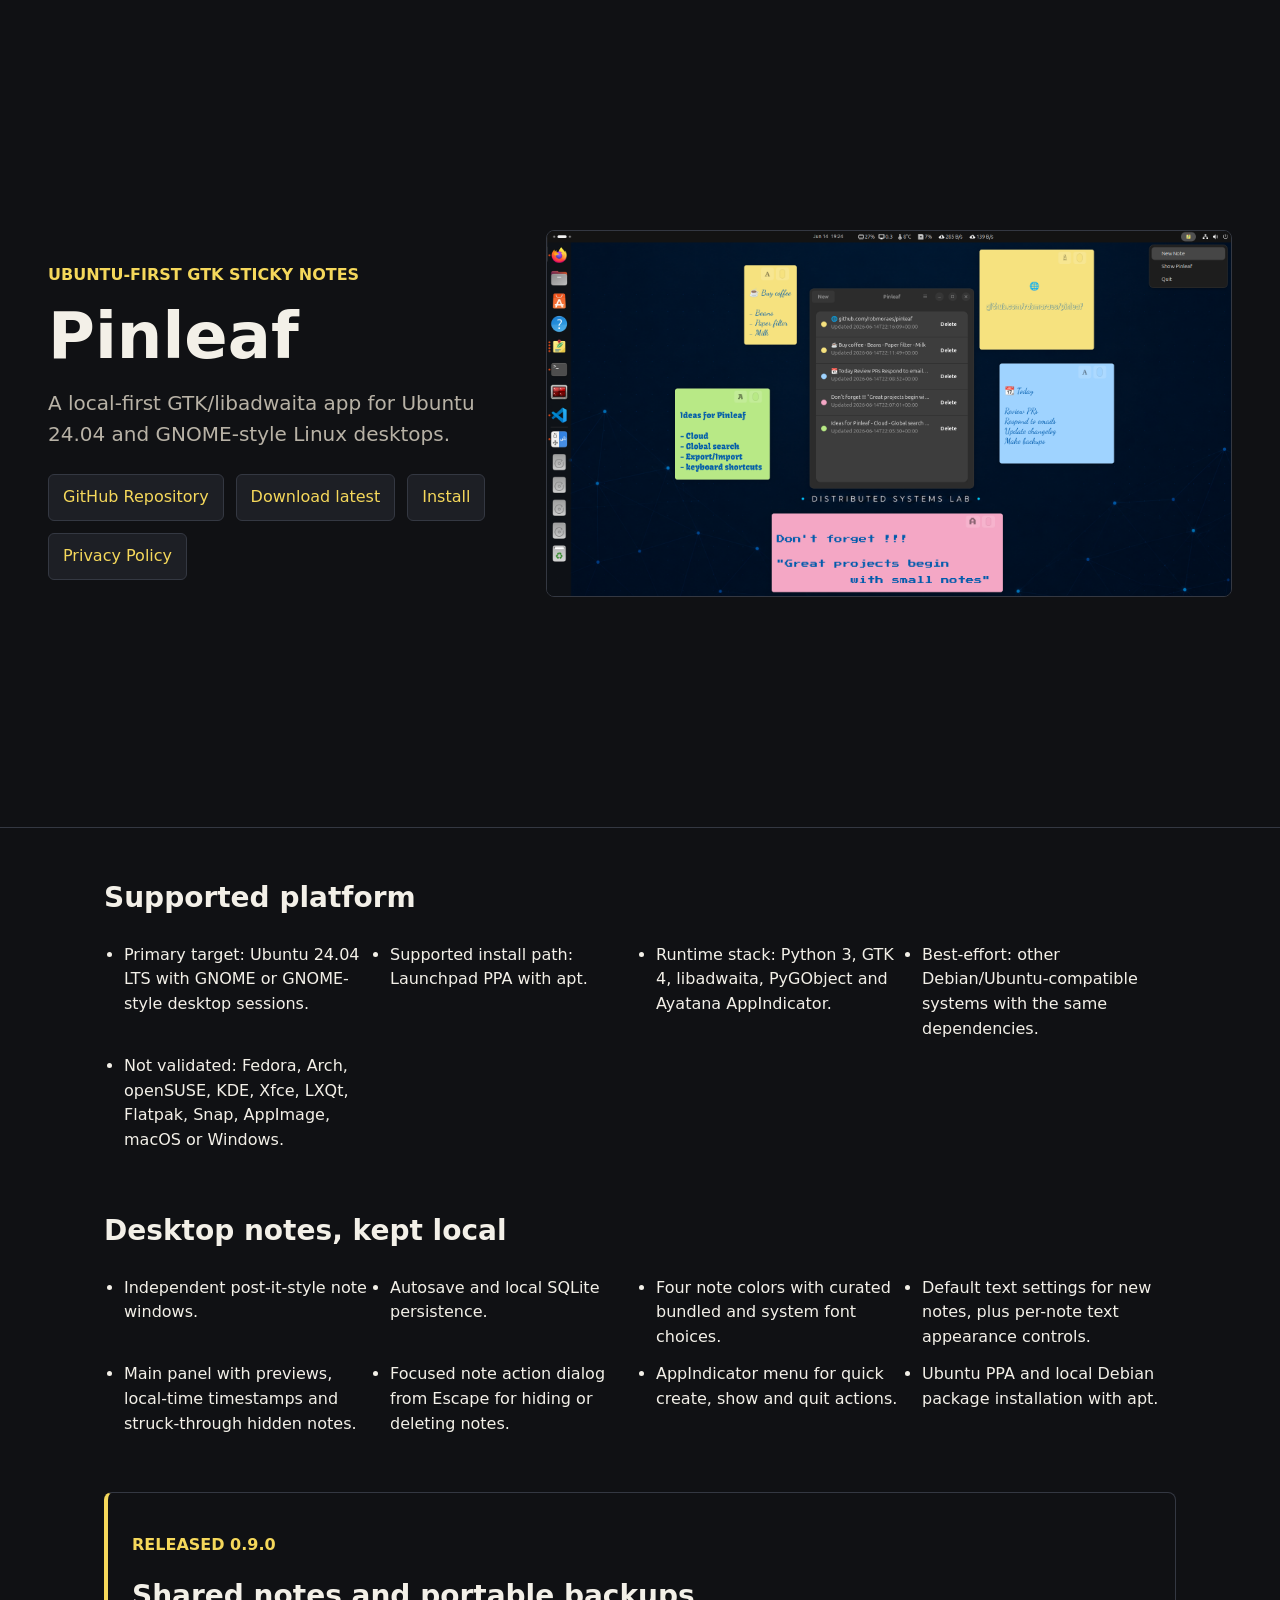
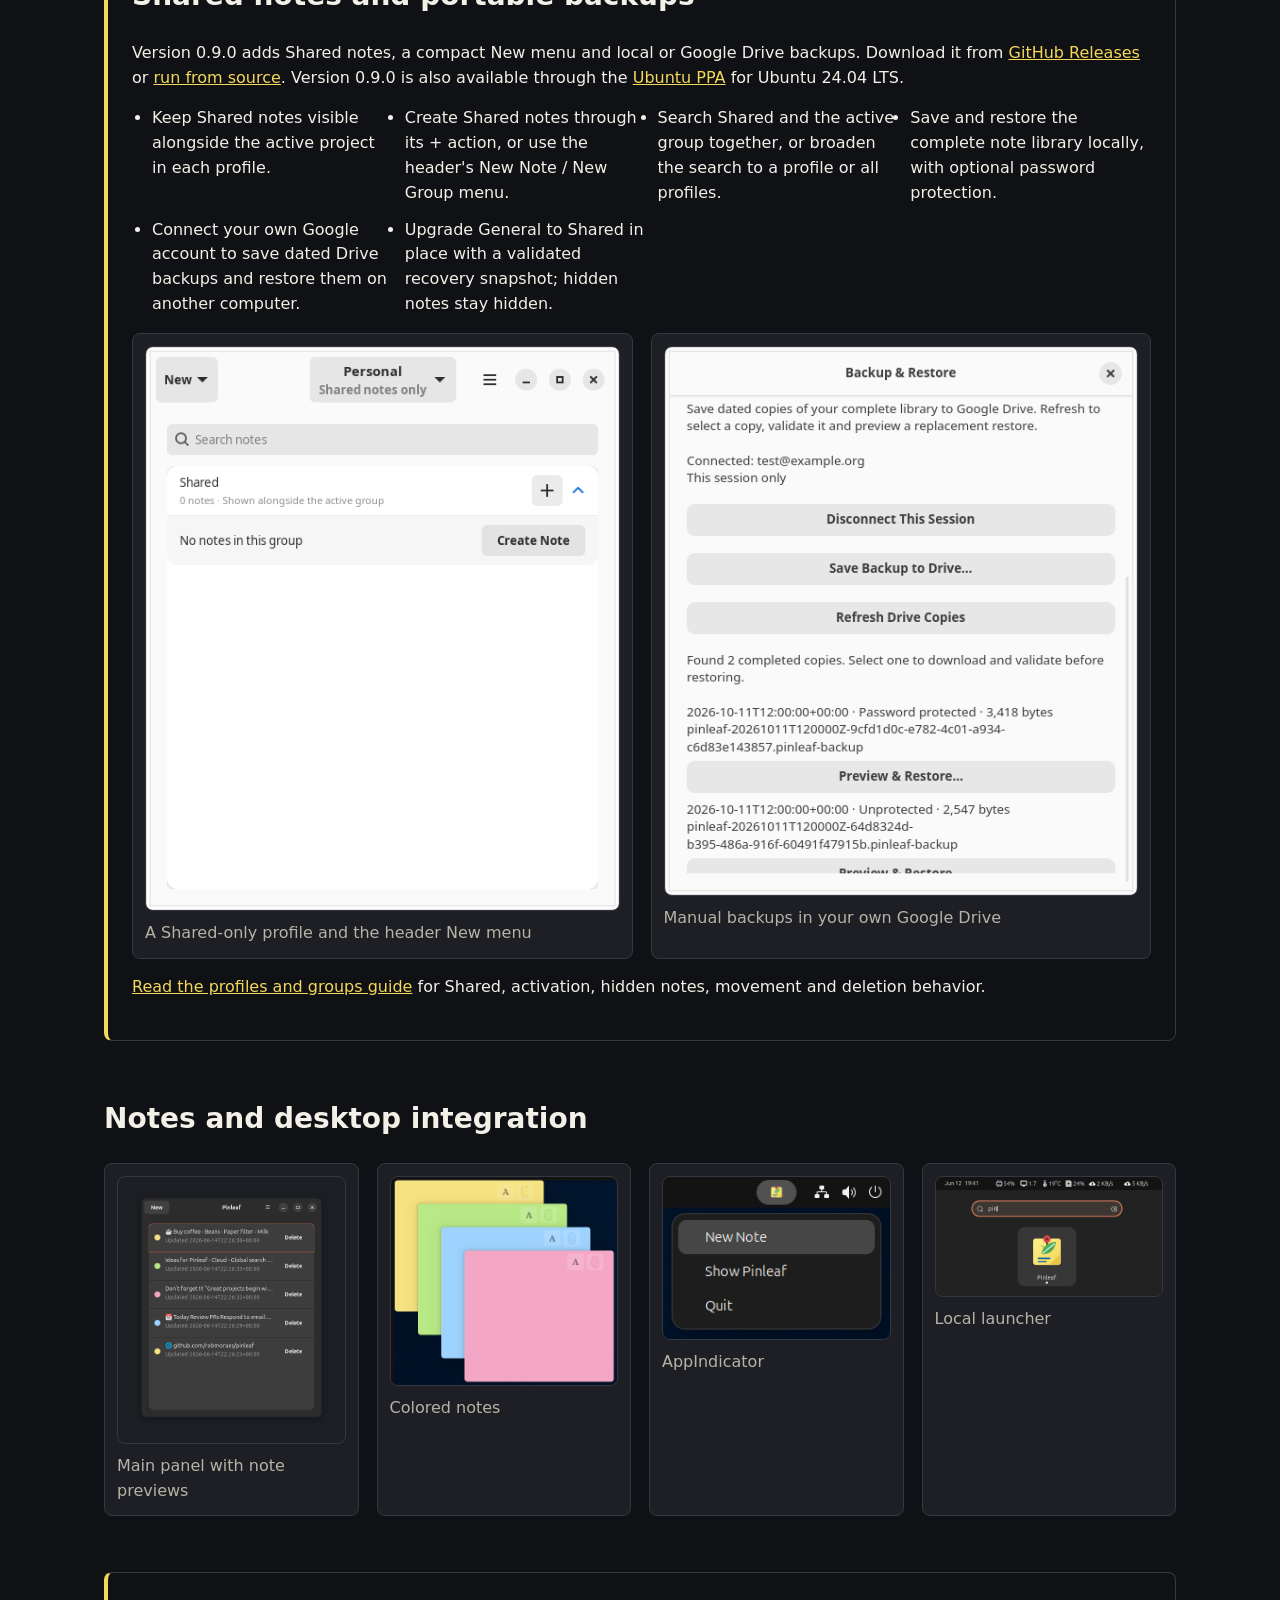
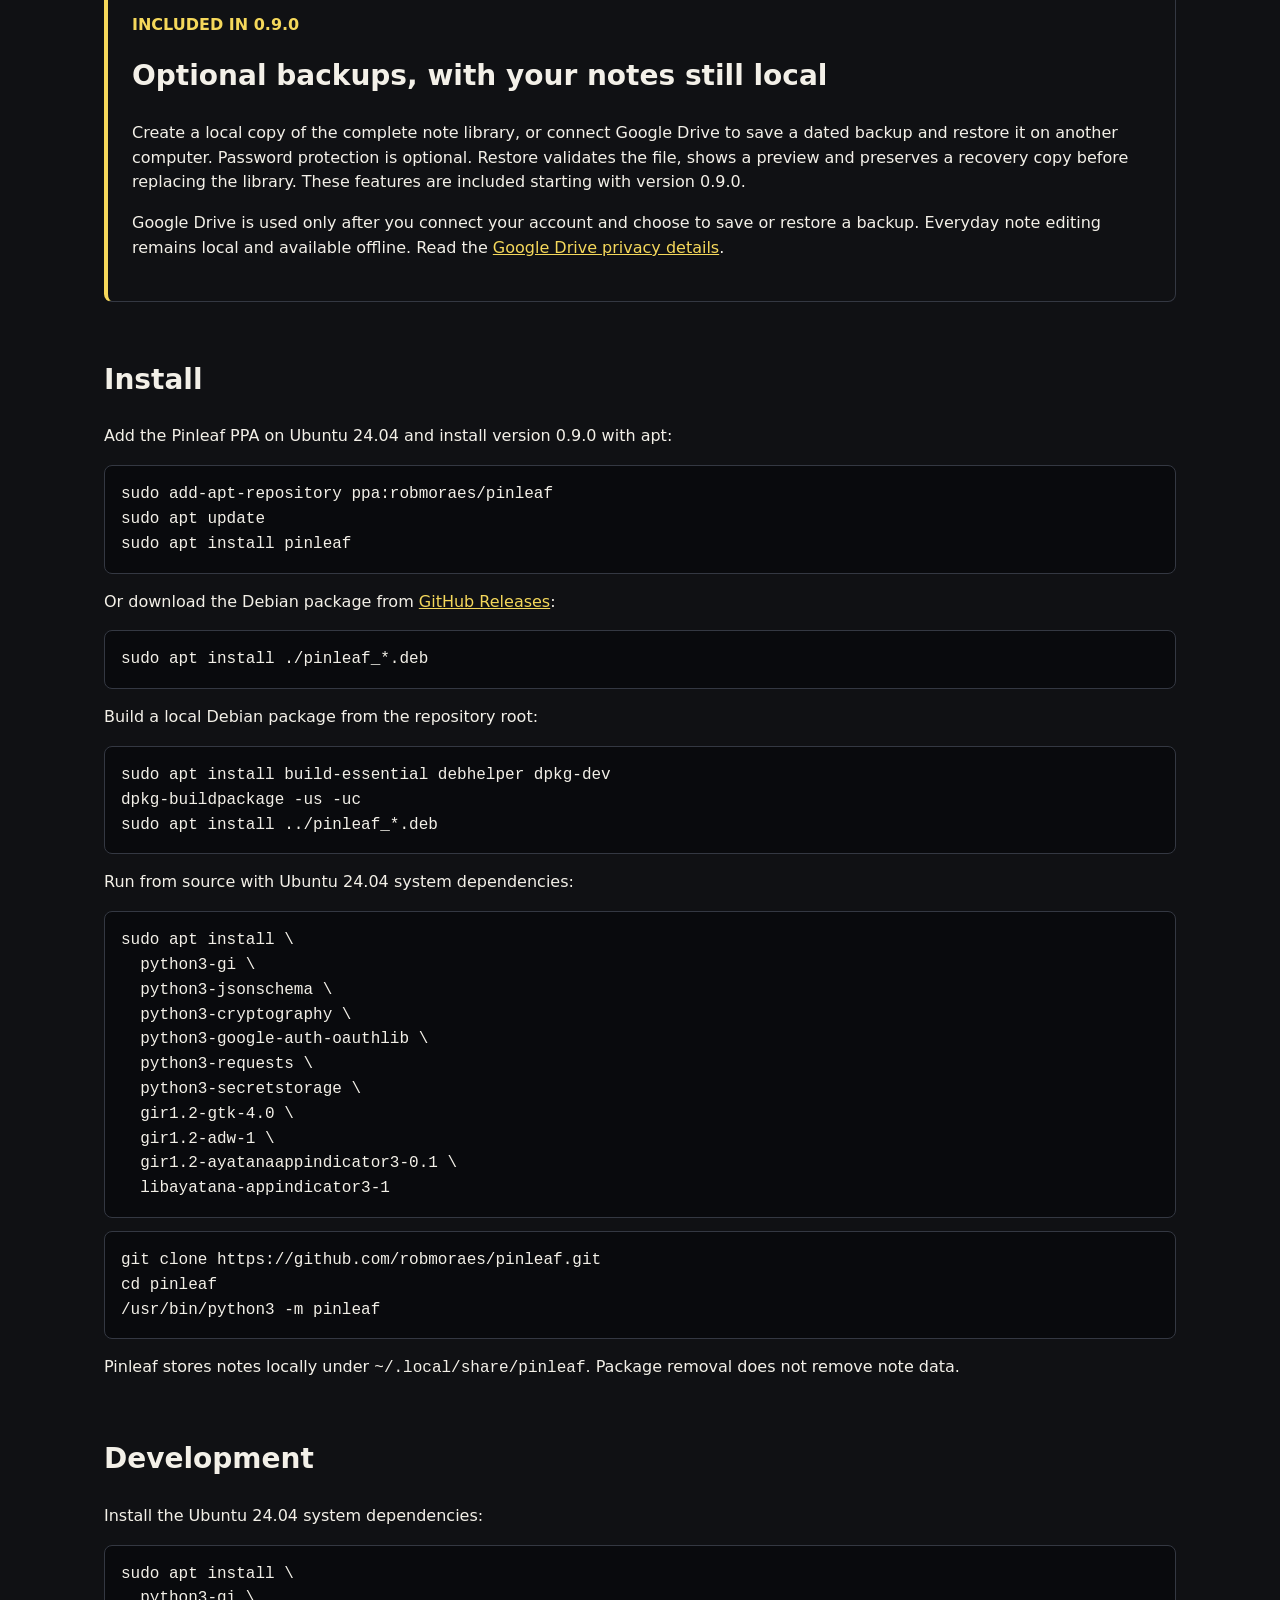
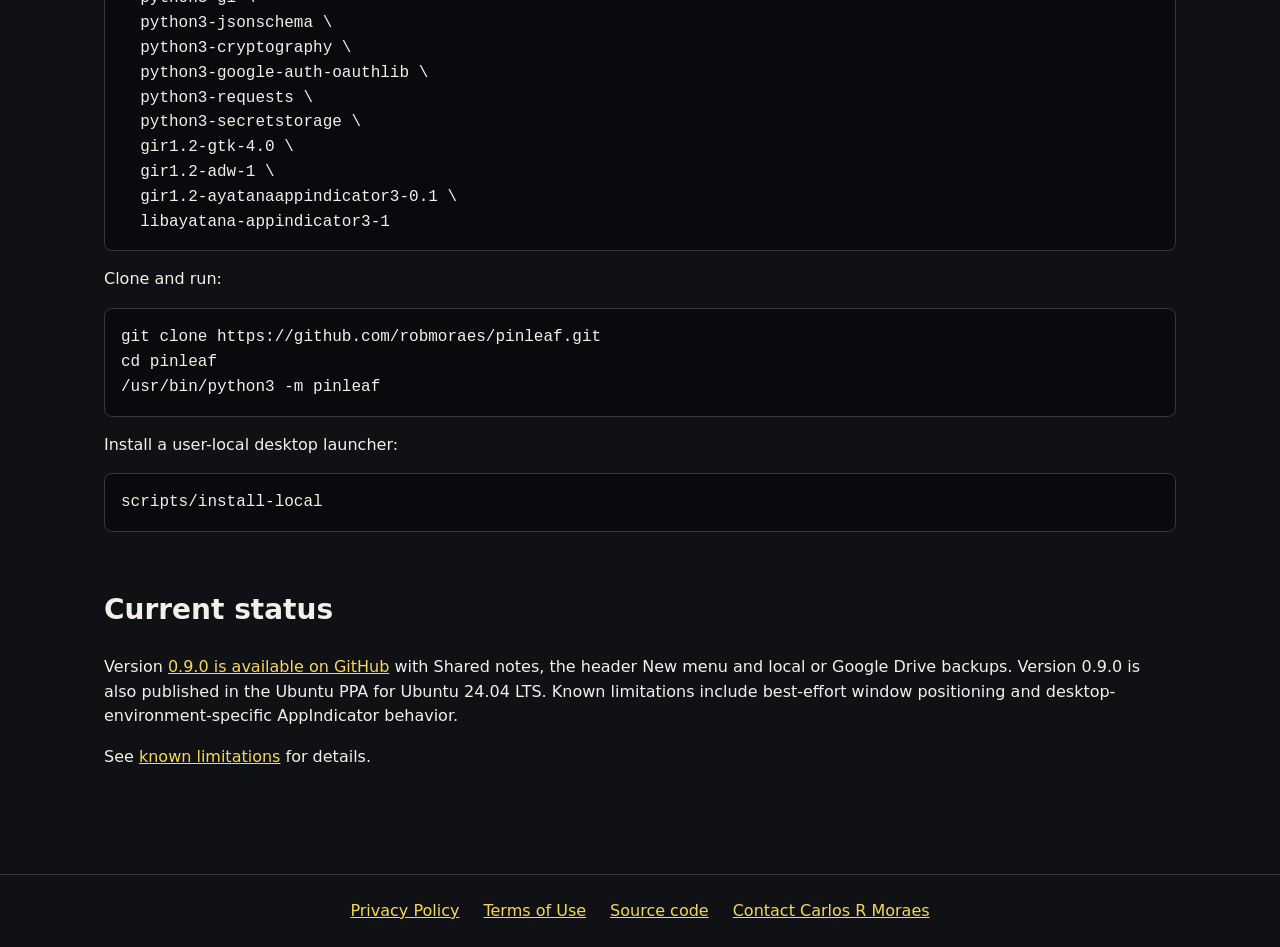
==== commit d20ad395: "Confirm Pinleaf 0.9.0 PPA publication" ====
--- a/docs/site/index.html
+++ b/docs/site/index.html
@@ -61,8 +61,8 @@
           Google Drive backups. Download it from
           <a href="https://github.com/robmoraes/pinleaf/releases/tag/v0.9.0">GitHub Releases</a>
           or <a href="#run">run from source</a>.
-          The <a href="#install">Ubuntu PPA</a> accepted the upload;
-          build and publication are in progress.
+          Version 0.9.0 is also available through the
+          <a href="#install">Ubuntu PPA</a> for Ubuntu 24.04 LTS.
         </p>
         <ul class="features">
           <li>Keep Shared notes visible alongside the active project in each profile.</li>
@@ -131,8 +131,7 @@
       <section id="install">
         <h2>Install</h2>
         <p>
-          Add the Pinleaf PPA on Ubuntu 24.04 and install with apt.
-          Version 0.9.0 is building; the PPA provides 0.8.0 until publication completes:
+          Add the Pinleaf PPA on Ubuntu 24.04 and install version 0.9.0 with apt:
         </p>
         <pre><code>sudo add-apt-repository ppa:robmoraes/pinleaf
 sudo apt update
@@ -199,7 +198,7 @@
           Version
           <a href="https://github.com/robmoraes/pinleaf/releases/tag/v0.9.0">0.9.0 is available on GitHub</a>
           with Shared notes, the header New menu and local or Google Drive backups.
-          Its Ubuntu PPA upload was accepted; build and publication are in progress.
+          Version 0.9.0 is also published in the Ubuntu PPA for Ubuntu 24.04 LTS.
           Known limitations include
           best-effort window positioning and desktop-environment-specific
           AppIndicator behavior.
